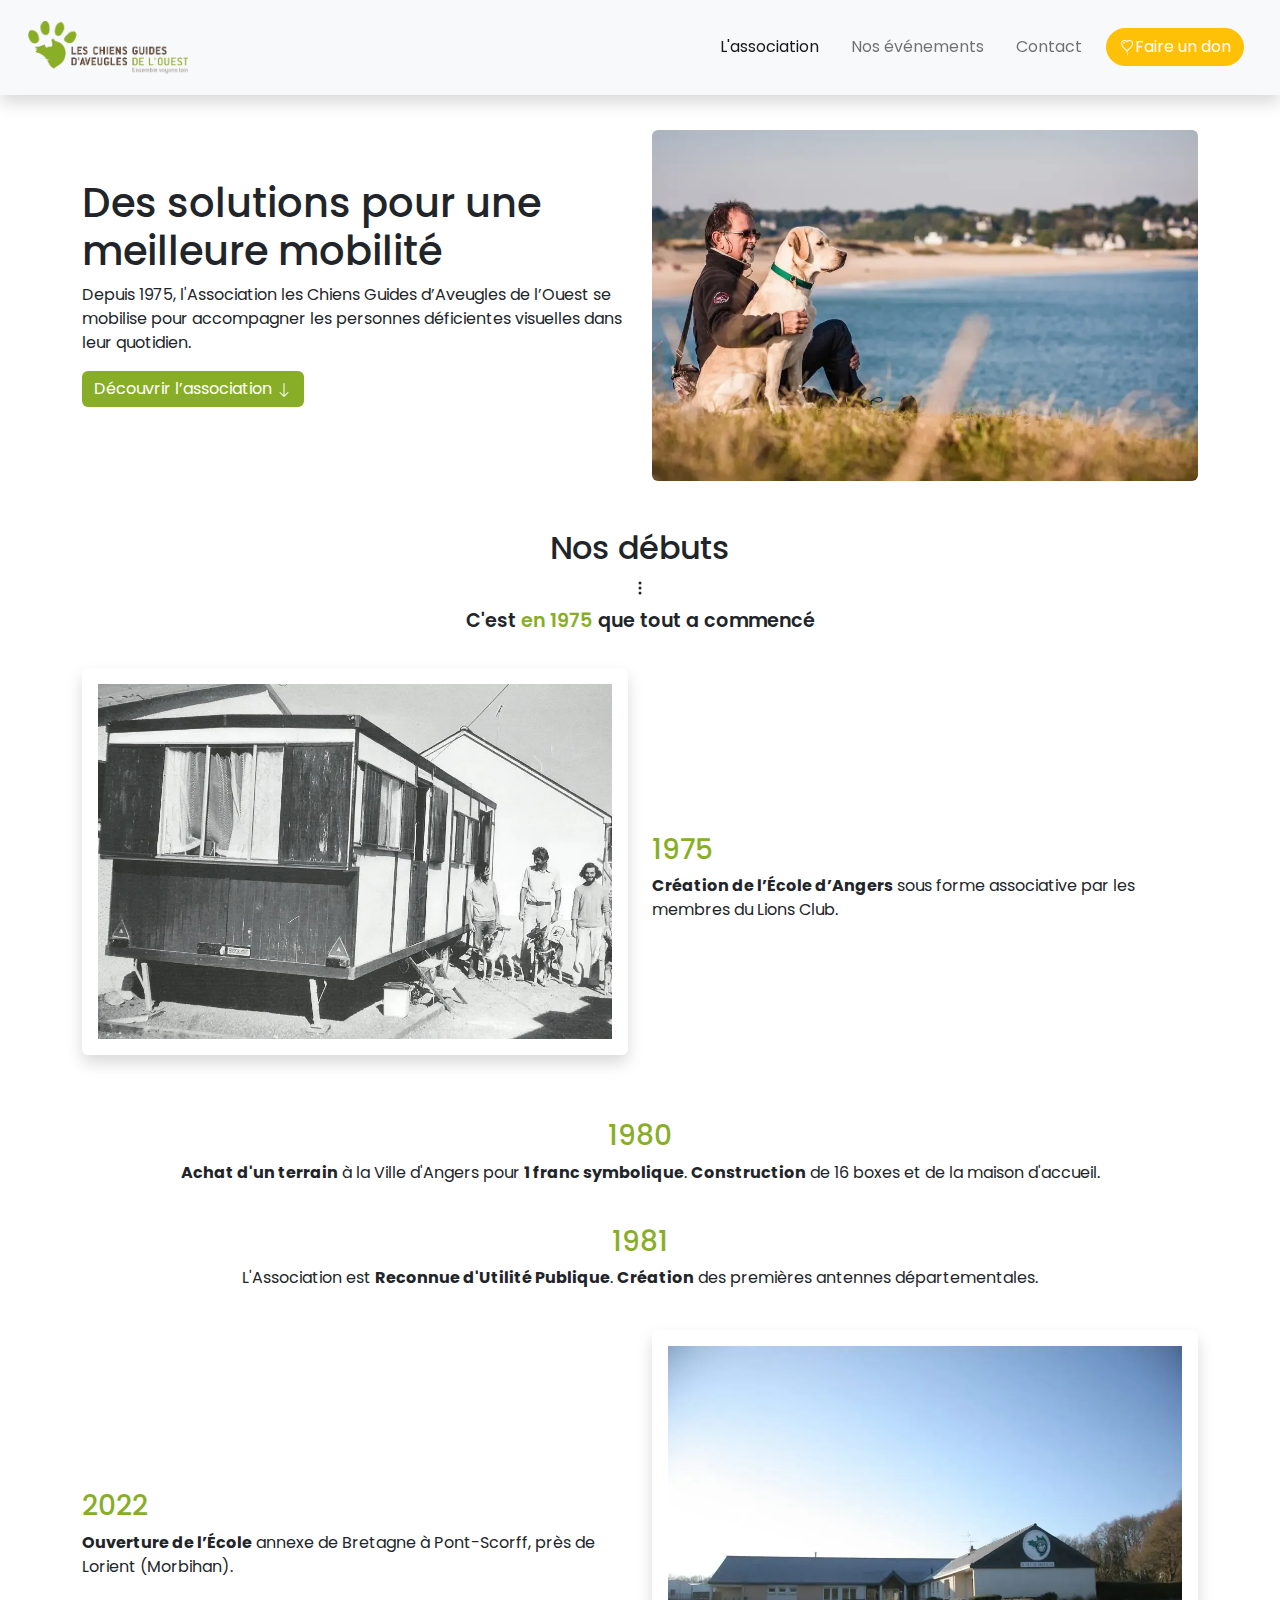
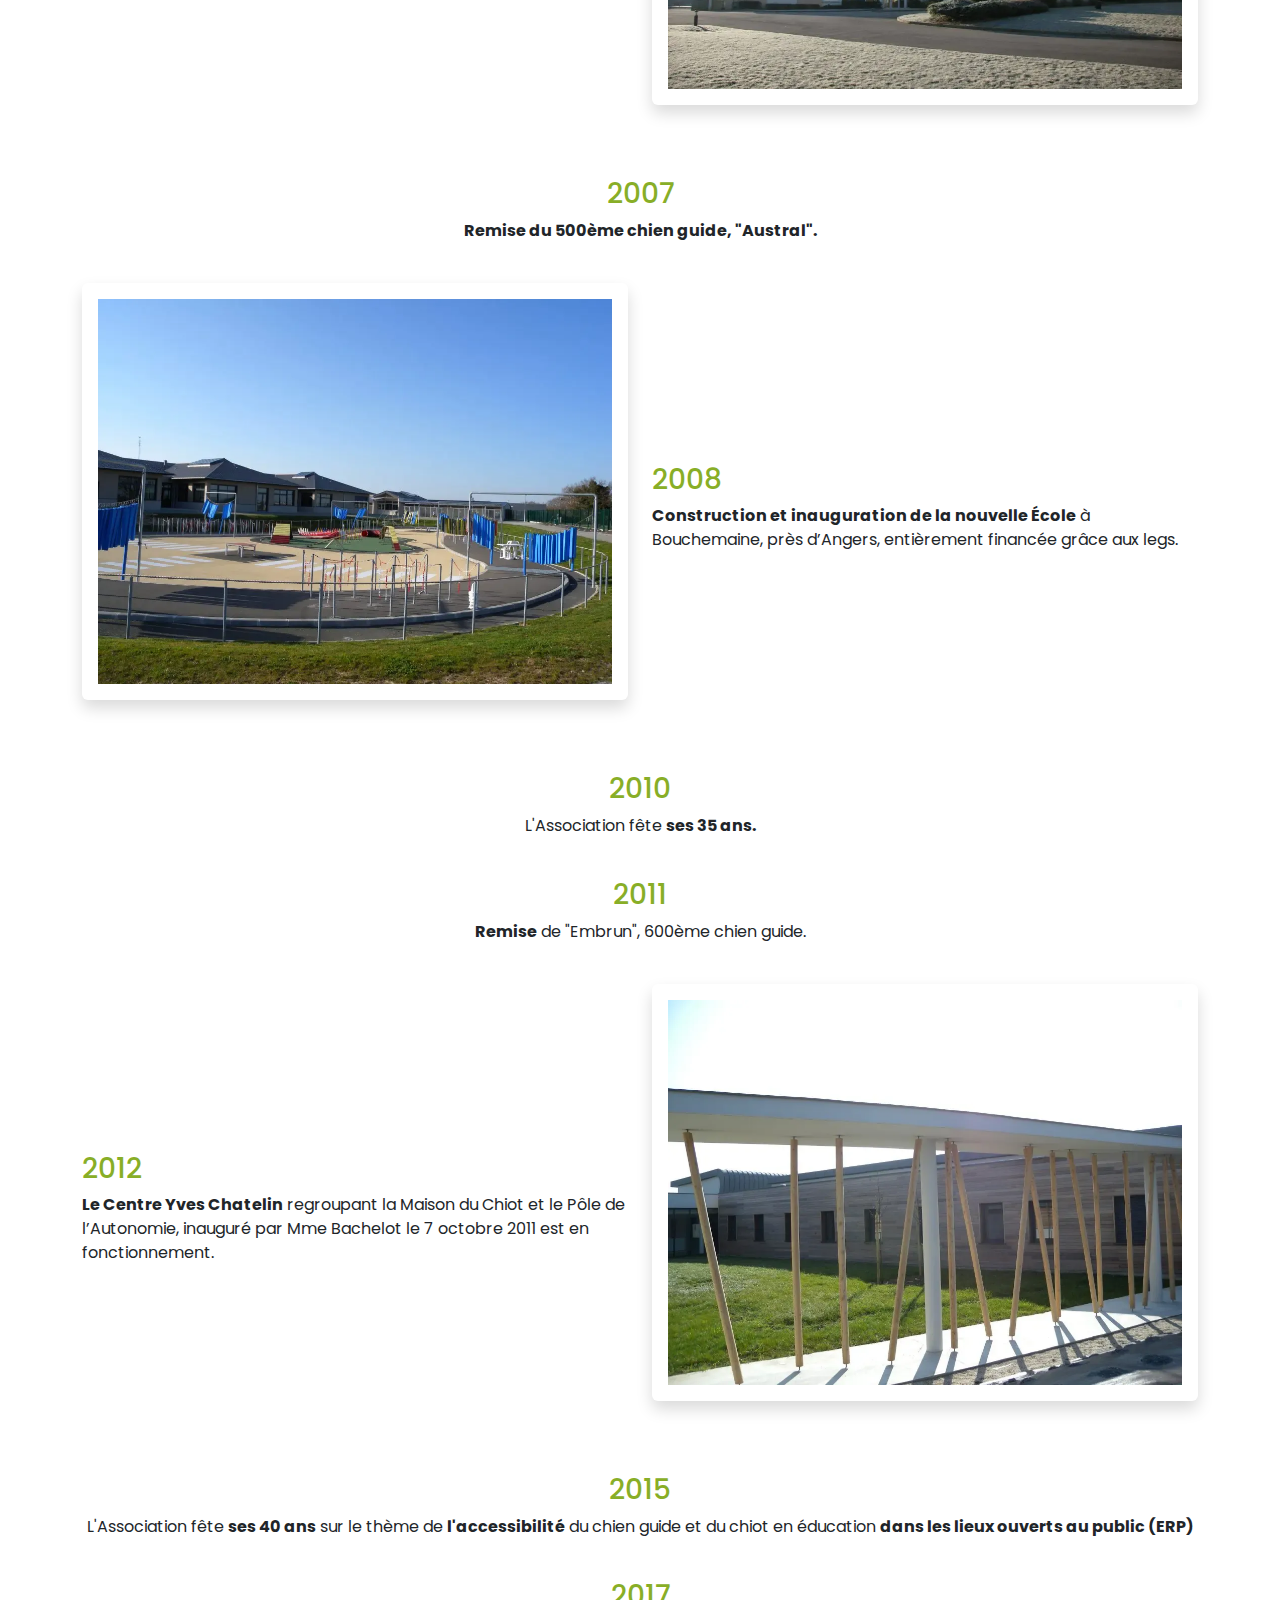
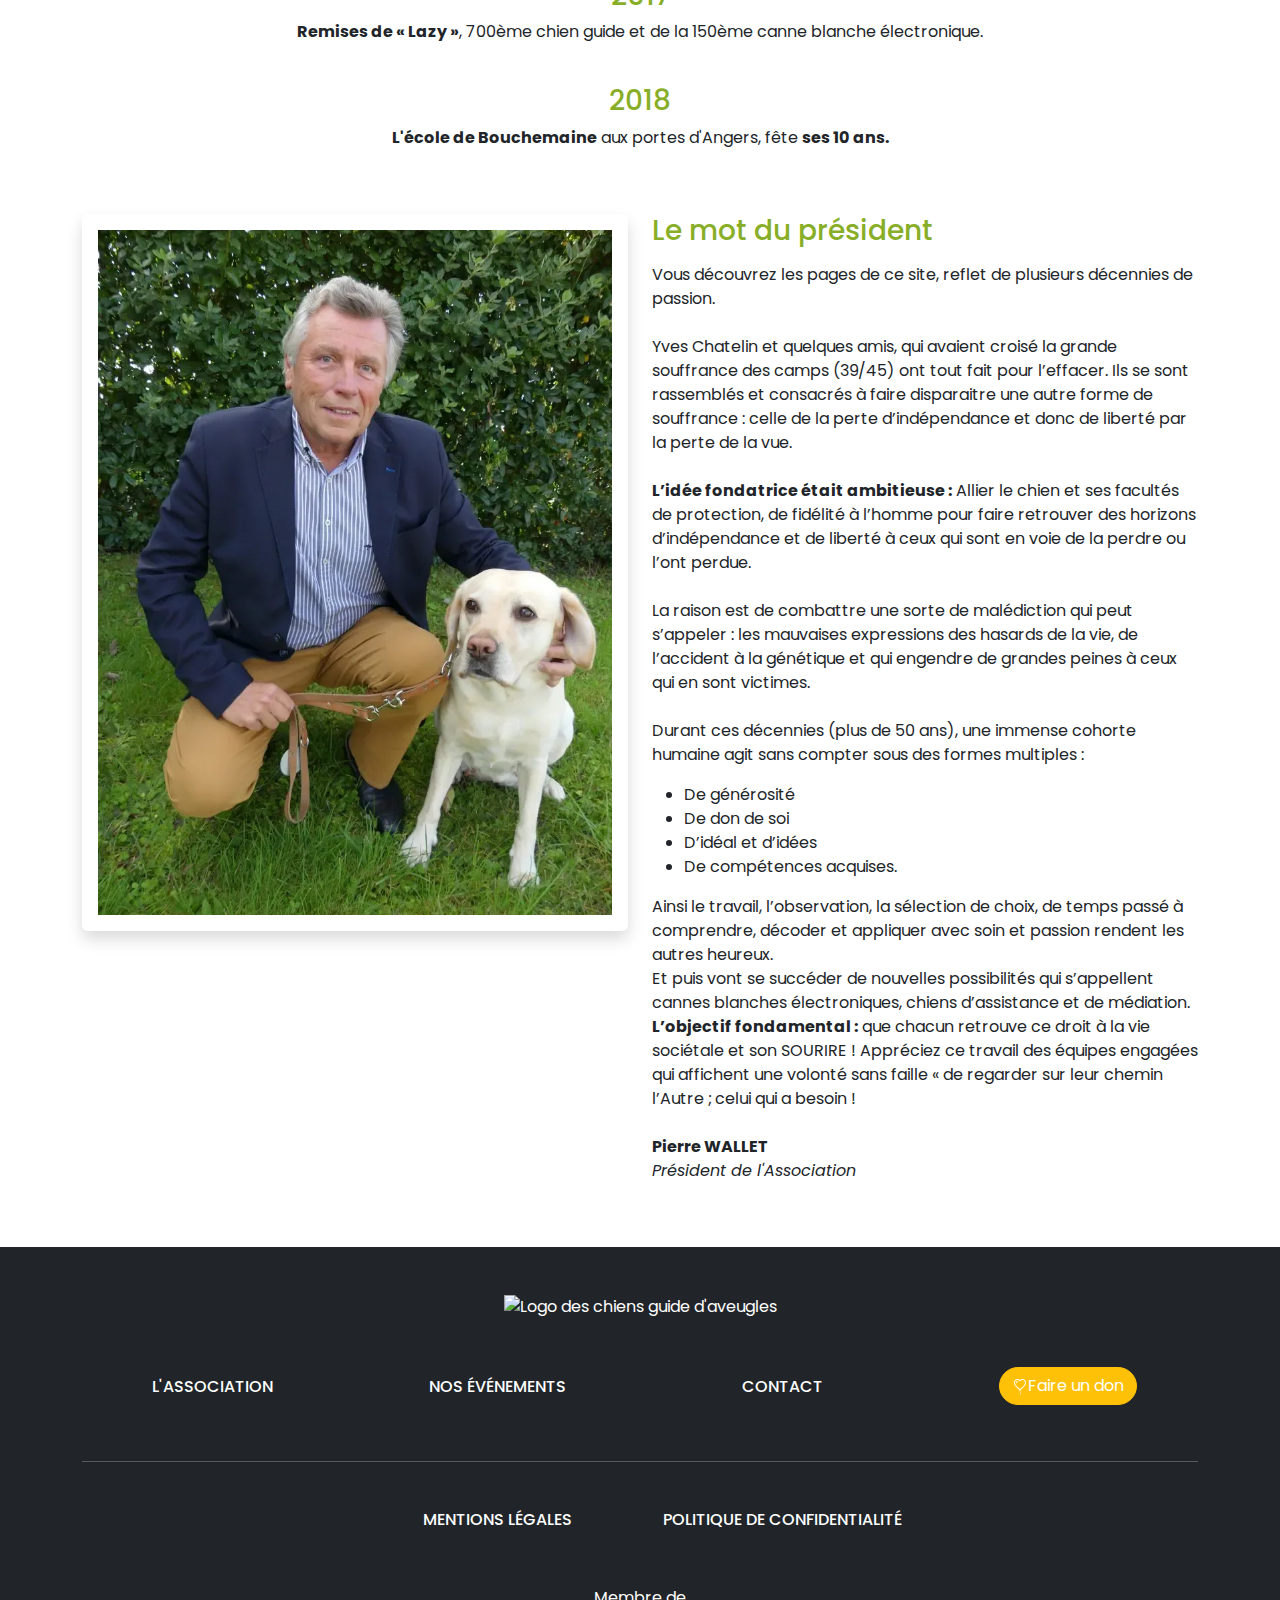
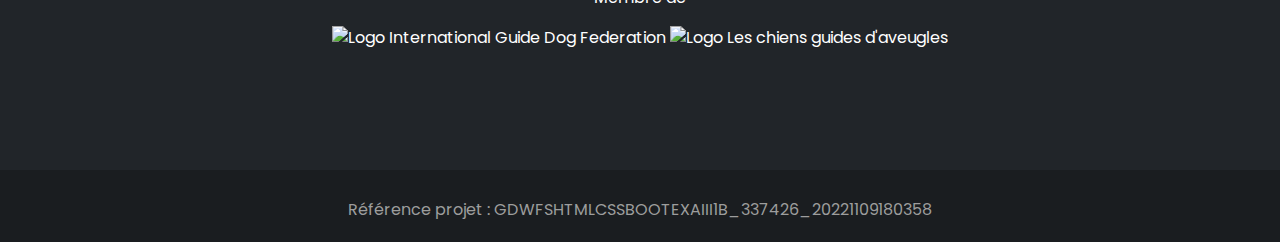
==== index.html @ 45f3ad98 "Added footer, home page finished" ====
<!DOCTYPE html>
<html lang="fr-FR">
    <head>
        <meta charset="UTF-8">
        <meta http-equiv="X-UA-Compatible" content="IE=edge">
        <meta name="viewport" content="width=device-width, initial-scale=1.0">
        <link rel="stylesheet" href="/styles.css">
        <link rel="stylesheet" href="/normalize.css">
        <link rel="stylesheet" href="/reponsive.css">
        <link rel="stylesheet" href="Bootstrap/bootstrap.min.css">
        <title>Les chiens guides de l'Ouest</title>
    </head>
    <body>
        <header>
            <nav class="navbar navbar-expand-lg shadow p-3 mb-4 fixed-top bg-light">
                <div class="container-fluid">
                    <a href="#" class="navbar-brand"><img src="/Images/webp/logo.png_resultat.webp" class="img-fluid" alt="Logo chiens guides d'aveugles de l'ouest"></a>
                    <button 
                        type="button"
                        class="navbar-toggler"
                        data-bs-toggle="collapse"
                        data-bs-target="#navbarNavDropdown"
                        aria-controls="navbarNavDropdown"
                        aria-expanded="false"
                        aria-label="Toggle navigation"
                        >
                            <svg xmlns="http://www.w3.org/2000/svg" width="16" height="16" fill="currentColor" class="bi bi-three-dots-vertical" viewBox="0 0 16 16">
                                <path d="M9.5 13a1.5 1.5 0 1 1-3 0 1.5 1.5 0 0 1 3 0zm0-5a1.5 1.5 0 1 1-3 0 1.5 1.5 0 0 1 3 0zm0-5a1.5 1.5 0 1 1-3 0 1.5 1.5 0 0 1 3 0z"/>
                            </svg>
                        </button>
                    <div class="collapse navbar-collapse justify-content-end" id="navbarNavDropdown">
                        <ul class="navbar-nav align-items-center">
                            <li class="nav-item px-2"><a href="#" class="nav-link active" aria-current="page">L'association</a></li>
                            <li class="nav-item px-2"><a href="#" class="nav-link">Nos événements</a></li>
                            <li class="nav-item px-2"><a href="#" class="nav-link">Contact</a></li>
                            <li class="nav-item px-2"><button class="btn btn-warning text-white rounded-pill"><svg xmlns="http://www.w3.org/2000/svg" width="16" height="16" fill="currentColor" class="bi bi-balloon-heart" viewBox="0 0 16 16">
                                <path fill-rule="evenodd" d="m8 2.42-.717-.737c-1.13-1.161-3.243-.777-4.01.72-.35.685-.451 1.707.236 3.062C4.16 6.753 5.52 8.32 8 10.042c2.479-1.723 3.839-3.29 4.491-4.577.687-1.355.587-2.377.236-3.061-.767-1.498-2.88-1.882-4.01-.721L8 2.42Zm-.49 8.5c-10.78-7.44-3-13.155.359-10.063.045.041.089.084.132.129.043-.045.087-.088.132-.129 3.36-3.092 11.137 2.624.357 10.063l.235.468a.25.25 0 1 1-.448.224l-.008-.017c.008.11.02.202.037.29.054.27.161.488.419 1.003.288.578.235 1.15.076 1.629-.157.469-.422.867-.588 1.115l-.004.007a.25.25 0 1 1-.416-.278c.168-.252.4-.6.533-1.003.133-.396.163-.824-.049-1.246l-.013-.028c-.24-.48-.38-.758-.448-1.102a3.177 3.177 0 0 1-.052-.45l-.04.08a.25.25 0 1 1-.447-.224l.235-.468ZM6.013 2.06c-.649-.18-1.483.083-1.85.798-.131.258-.245.689-.08 1.335.063.244.414.198.487-.043.21-.697.627-1.447 1.359-1.692.217-.073.304-.337.084-.398Z"/>
                            </svg>Faire un don</button></li>
                        </ul>
                    </div>
                </div>
            </nav>
        </header>

        <main>
            <div class="container mb-5">
                <div class="row align-items-center">
                    <div class="col-lg hero">
                        <h1>Des solutions pour une meilleure mobilité</h1>
                        <p>Depuis 1975, l'Association les Chiens Guides d’Aveugles de l’Ouest se mobilise pour accompagner les personnes déficientes visuelles dans leur quotidien.</p>
                        <button class="btn btn-primary border-0 mb-4" type="button">Découvrir l’association <svg xmlns="http://www.w3.org/2000/svg" width="16" height="16" fill="currentColor" class="bi bi-arrow-down" viewBox="0 0 16 16">
                            <path fill-rule="evenodd" d="M8 1a.5.5 0 0 1 .5.5v11.793l3.146-3.147a.5.5 0 0 1 .708.708l-4 4a.5.5 0 0 1-.708 0l-4-4a.5.5 0 0 1 .708-.708L7.5 13.293V1.5A.5.5 0 0 1 8 1z"/>
                          </svg>
                        </button>
                    </div>
                    <div class="col-lg">
                        <img src="/Images/webp/image1.webp" class="rounded img-fluid" alt="Photo d'un éducateur et d'un chien guide en formation">
                    </div>
                </div>
            </div>

            <div class="container chronologie">
                <div class="row mb-3">
                    <h2 class="text-center">Nos débuts</h2>
                    <span class="text-center">
                        <svg xmlns="http://www.w3.org/2000/svg" width="16" height="16" fill="currentColor" class="bi bi-three-dots-vertical" viewBox="0 0 16 16">
                            <path d="M9.5 13a1.5 1.5 0 1 1-3 0 1.5 1.5 0 0 1 3 0zm0-5a1.5 1.5 0 1 1-3 0 1.5 1.5 0 0 1 3 0zm0-5a1.5 1.5 0 1 1-3 0 1.5 1.5 0 0 1 3 0z"/>
                        </svg>
                    </span>
                    <p class="text-center mt-2 start-date">C'est <span class="green-text">en 1975</span> que tout a commencé</p>
                </div>

                <div class="row align-items-center mb-3">
                    <div class="col">
                        <a href="/Images/webp/premiere-ecole.webp" target="_blank"><img src="/Images/webp/premiere-ecole.webp" alt="Photo de la première école" class="rounded img-fluid shadow p-3 mb-5"></a>
                    </div>
                    <div class="col">
                        <h3 class="green-text">1975</h3>
                        <p><b>Création de l’École d’Angers</b> sous forme associative par les membres du Lions Club.</p>
                    </div>
                </div>

                <div class="row text-center mb-4">
                    <div class="col">
                        <h3 class="green-text">1980</h3>
                        <p><b>Achat d'un terrain</b> à la Ville d'Angers pour <b>1 franc symbolique</b>. <b>Construction</b> de 16 boxes et de la maison d'accueil.</p>
                    </div>
                </div>

                <div class="row text-center mb-4">
                    <div class="col">
                        <h3 class="green-text">1981</h3>
                        <p>L'Association est <b>Reconnue d'Utilité Publique</b>. <b>Création</b> des premières antennes départementales.</p>
                    </div>
                </div>

                <div class="row mb-4 align-items-center">
                    <div class="col">
                        <h3 class="green-text">2022</h3>
                        <p><b>Ouverture de l’École</b> annexe de Bretagne à Pont-Scorff, près de Lorient (Morbihan).</p>
                    </div>
                    <div class="col">
                        <a href="/Images/webp/ecole-bretagne.webp" target="_blank"><img src="/Images/webp/ecole-bretagne.webp" alt="Photo de l'école" class="rounded img-fluid shadow p-3 mb-5"></a>
                    </div>
                </div>

                <div class="row mb-4 text-center">
                    <div class="col">
                        <h3 class="green-text">2007</h3>
                        <p><b>Remise du 500ème chien guide, "Austral".</b></p>
                    </div>
                </div>

                <div class="row mb-4 align-items-center">
                    <div class="col">
                        <a href="/Images/webp/inauguration-ecole-bouchemaine.webp" target="_blank"><img src="/Images/webp/inauguration-ecole-bouchemaine.webp" alt="Photo de la nouvelle école à Bouchemaine" class="rounded img-fluid shadow p-3 mb-5"></a>
                    </div>
                    <div class="col">
                        <h3 class="green-text">2008</h3>
                        <p><b>Construction et inauguration de la nouvelle École</b> à Bouchemaine, près d’Angers, entièrement financée grâce aux legs.</p>
                    </div>
                </div>

                <div class="row mb-4 text-center">
                    <div class="col">
                        <h3 class="green-text">2010</h3>
                        <p>L'Association fête <b>ses 35 ans.</b></p>
                    </div>
                </div>

                <div class="row mb-4 text-center">
                    <div class="col">
                        <h3 class="green-text">2011</h3>
                        <p><b>Remise</b> de "Embrun", 600ème chien guide.</p>
                    </div>
                </div>

                <div class="row mb-4 align-items-center">
                    <div class="col">
                        <h3 class="green-text">2012</h3>
                        <p><b>Le Centre Yves Chatelin</b> regroupant la Maison du Chiot et le Pôle de l’Autonomie, inauguré par Mme Bachelot le 7 octobre 2011 est en fonctionnement.</p>
                    </div>
                    <div class="col">
                        <a href="/Images/webp/maison-du-chiot.webp" target="_blank"><img src="/Images/webp/maison-du-chiot.webp" alt="Photo de la maison du chiot" class="rounded img-fluid shadow p-3 mb-5"></a>
                    </div>
                </div>

                <div class="row mb-4 text-center">
                    <div class="col">
                        <h3 class="green-text">2015</h3>
                        <p>L'Association fête <b>ses 40 ans</b> sur le thème de <b>l'accessibilité</b> du chien guide et du chiot en éducation <b>dans les lieux ouverts au public (ERP)</b></p>
                    </div>
                </div>

                <div class="row mb-4 text-center">
                    <div class="col">
                        <h3 class="green-text">2017</h3>
                        <p><b>Remises de « Lazy »</b>, 700ème chien guide et de la 150ème canne blanche électronique.</p>
                    </div>
                </div>

                <div class="row mb-4 text-center">
                    <div class="col">
                        <h3 class="green-text">2018</h3>
                        <p><b>L'école de Bouchemaine</b> aux portes d'Angers, fête <b>ses 10 ans.</b></p>
                    </div>
                </div>
            </div>

            <div class="container president mt-5">
                <div class="row">
                    <div class="col-lg">
                        <img src="/Images/webp/President-Pierre-Wallet.webp" alt="Photo du président de l'association" class="rounded img-fluid shadow p-3 mb-5">
                    </div>
                    <div class="col-lg">
                        <h3 class="green-text mb-3">Le mot du président</h3>
                        <p>Vous découvrez les pages de ce site, reflet de plusieurs décennies de passion.<br><br>
                            Yves Chatelin et quelques amis, qui avaient croisé la grande souffrance des camps (39/45) ont tout fait pour l’effacer. Ils se sont rassemblés et consacrés à faire disparaitre une autre forme de souffrance : celle de la perte d’indépendance et donc de liberté par la perte de la vue.<br><br>
                            <b>L’idée fondatrice était ambitieuse :</b> Allier le chien et ses facultés de protection, de fidélité à l’homme pour faire retrouver des horizons d’indépendance et de liberté à ceux qui sont en voie de la perdre ou l’ont perdue.<br><br>La raison est de combattre une sorte de malédiction qui peut s’appeler 
                            : les mauvaises expressions des hasards de la vie, de l’accident à la génétique et qui engendre de grandes peines à ceux qui en sont victimes.<br><br>Durant ces décennies (plus de 50 ans), une immense cohorte humaine agit sans compter sous des formes multiples :<br></p>
                            
                            <ul>
                                <li>De générosité</li>
                                <li>De don de soi</li>
                                <li>D’idéal et d’idées</li>
                                <li>De compétences acquises.</li>
                            </ul>

                            <p>Ainsi le travail, 
                            l’observation, la sélection de choix, de temps passé à comprendre, décoder et appliquer avec soin et passion rendent les autres heureux.<br>Et puis vont se succéder de nouvelles possibilités qui s’appellent cannes blanches électroniques, chiens d’assistance et de médiation.<br><b>L’objectif fondamental :</b> que chacun retrouve ce droit à la vie sociétale et son SOURIRE ! 
                            Appréciez ce travail des équipes engagées qui affichent une volonté sans faille
                             « de regarder sur leur chemin l’Autre ; celui qui a besoin !<br><br>
                             <b>Pierre WALLET</b><br>
                             <span><i>Président de l'Association</i></span>
                            </p>
                    </div>
                </div>
            </div>
        </main>

        <footer class="text-center text-white bg-dark mt-5">
            <div class="container">
                <div class="footer-brand">
                    <img src="images/webp/logo-rounded.webp" alt="Logo des chiens guide d'aveugles" class="mt-5 img-fluid">
                </div>
                
              <div class="footer-menu">
                    <div class="row text-center justify-content-center pt-5 align-items-center footer">
                        <div class="col-md-3">
                            <h6 class="text-uppercase font-weight-bold">
                                <a href="#!" class="text-white">L'association</a>
                            </h6>
                        </div>
        
                        <div class="col-md-3">
                            <h6 class="text-uppercase">
                                <a href="#!" class="text-white">Nos événements</a>
                            </h6>
                        </div>
        
                        <div class="col-md-3">
                            <h6 class="text-uppercase">
                                <a href="#!" class="text-white">Contact</a>
                            </h6>
                        </div>
        
                        <div class="col-md-3">
                            <h6 class="text-uppercase">
                                <button class="btn btn-warning text-white rounded-pill"><svg xmlns="http://www.w3.org/2000/svg" width="16" height="16" fill="currentColor" class="bi bi-balloon-heart" viewBox="0 0 16 16">
                                    <path fill-rule="evenodd" d="m8 2.42-.717-.737c-1.13-1.161-3.243-.777-4.01.72-.35.685-.451 1.707.236 3.062C4.16 6.753 5.52 8.32 8 10.042c2.479-1.723 3.839-3.29 4.491-4.577.687-1.355.587-2.377.236-3.061-.767-1.498-2.88-1.882-4.01-.721L8 2.42Zm-.49 8.5c-10.78-7.44-3-13.155.359-10.063.045.041.089.084.132.129.043-.045.087-.088.132-.129 3.36-3.092 11.137 2.624.357 10.063l.235.468a.25.25 0 1 1-.448.224l-.008-.017c.008.11.02.202.037.29.054.27.161.488.419 1.003.288.578.235 1.15.076 1.629-.157.469-.422.867-.588 1.115l-.004.007a.25.25 0 1 1-.416-.278c.168-.252.4-.6.533-1.003.133-.396.163-.824-.049-1.246l-.013-.028c-.24-.48-.38-.758-.448-1.102a3.177 3.177 0 0 1-.052-.45l-.04.08a.25.25 0 1 1-.447-.224l.235-.468ZM6.013 2.06c-.649-.18-1.483.083-1.85.798-.131.258-.245.689-.08 1.335.063.244.414.198.487-.043.21-.697.627-1.447 1.359-1.692.217-.073.304-.337.084-.398Z"/>
                                </svg>Faire un don</button>
                            </h6>
                        </div>
                    </div>
                </div>
        
                <hr class="my-5" />

                <div class="mt-0">
                    <div class="row text-center justify-content-center pb-5 align-items-center footer">
                        <div class="col-md-3">
                            <h6 class="text-uppercase font-weight-bold">
                                <a href="#!" class="text-white">Mentions légales</a>
                            </h6>
                        </div>
        
                        <div class="col-md-3">
                            <h6 class="text-uppercase">
                                <a href="#!" class="text-white">Politique de confidentialité</a>
                            </h6>
                        </div>
                        
                    </div>
                </div>
        
                <div class="mb-5">
                    <div class="row justify-content-center">
                        <div class="col-lg-8">
                            <p>Membre de</p>
                            <img src="images/webp/logo-footer-IGF.webp" alt="Logo International Guide Dog Federation" class="img-fluid">
                            <img src="images/webp/logo-footer-chiens-guides-daveugles.webp" alt="Logo Les chiens guides d'aveugles" class="img-fluid">
                        </div>
                    </div>
                </div>

                <div class="text-center mb-5">
                    <a href="" class="text-white me-4">
                        <i class="fab fa-facebook-f"></i>
                    </a>
                    <a href="" class="text-white me-4">
                        <i class="fab fa-twitter"></i>
                    </a>
                    <a href="" class="text-white me-4">
                        <i class="fab fa-google"></i>
                    </a>
                    <a href="" class="text-white me-4">
                        <i class="fab fa-instagram"></i>
                    </a>
                    <a href="" class="text-white me-4">
                        <i class="fab fa-linkedin"></i>
                    </a>
                    <a href="" class="text-white me-4">
                        <i class="fab fa-github"></i>
                    </a>
                </div>
            </div>
        
            <div class="text-center p-1" style="background-color: rgba(0, 0, 0, 0.2)">
              <p class="mt-4" style="color: #9D9D9D;">Référence projet : GDWFSHTMLCSSBOOTEXAIII1B_337426_20221109180358</p>
            </div>
        </footer>







        <script src="/Bootstrap/bootstrap.min.js"></script>
    </body>
</html>
---- styles.css ----
/* Navbar + hero */
.navbar-brand img {
    width: 8em;
}
.navbar-nav li {
    font-family: 'Poppins';
}
.hero {
    font-family: 'Poppins';
}

/* CHRONOLOGIE */
.chronologie {
    font-family: 'Poppins';
}
.start-date {
    font-weight: 600;
    font-size: 1.2em;
}

/* PRESIDENT */
.president {
    font-family: 'Poppins';
}

/* FOOTER */
footer {
    font-family: 'Poppins';
}
.footer div h6 a {
    text-decoration: none;
}
.footer-brand img {
    width: 10em;
}
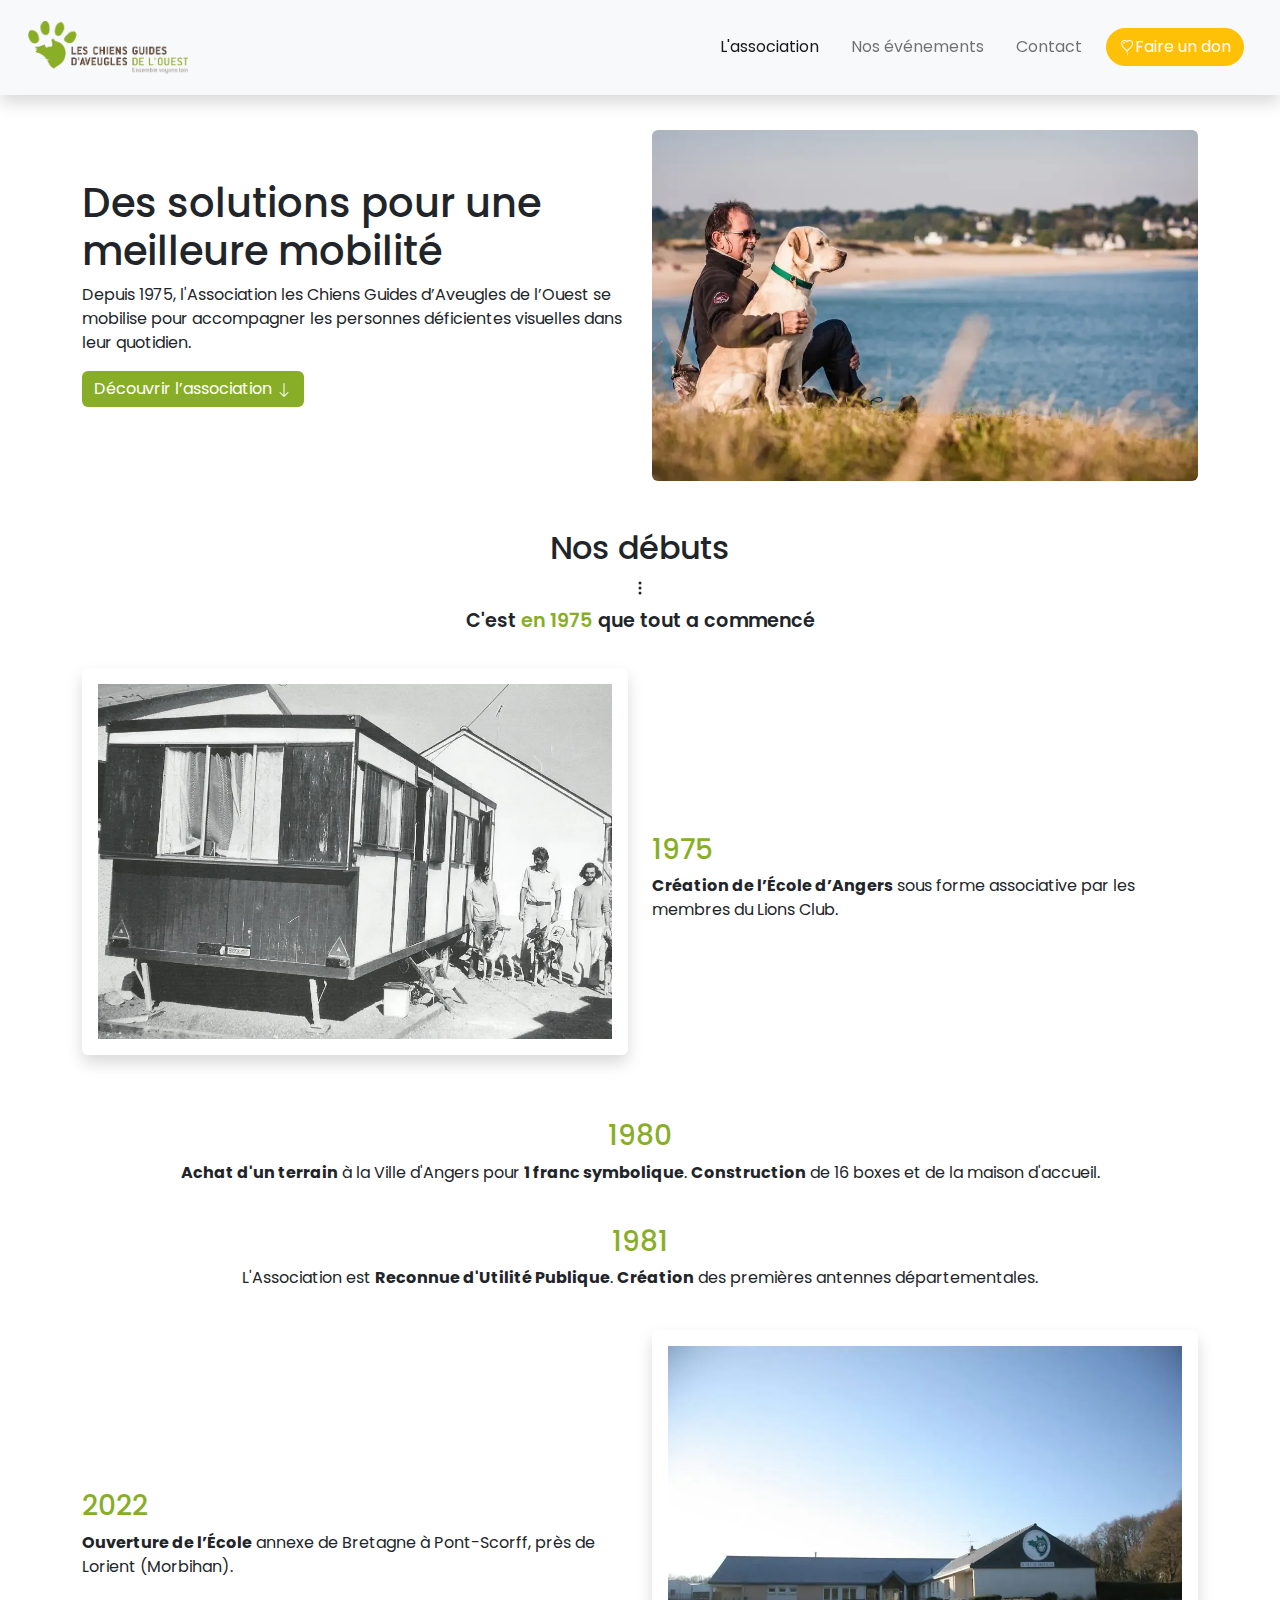
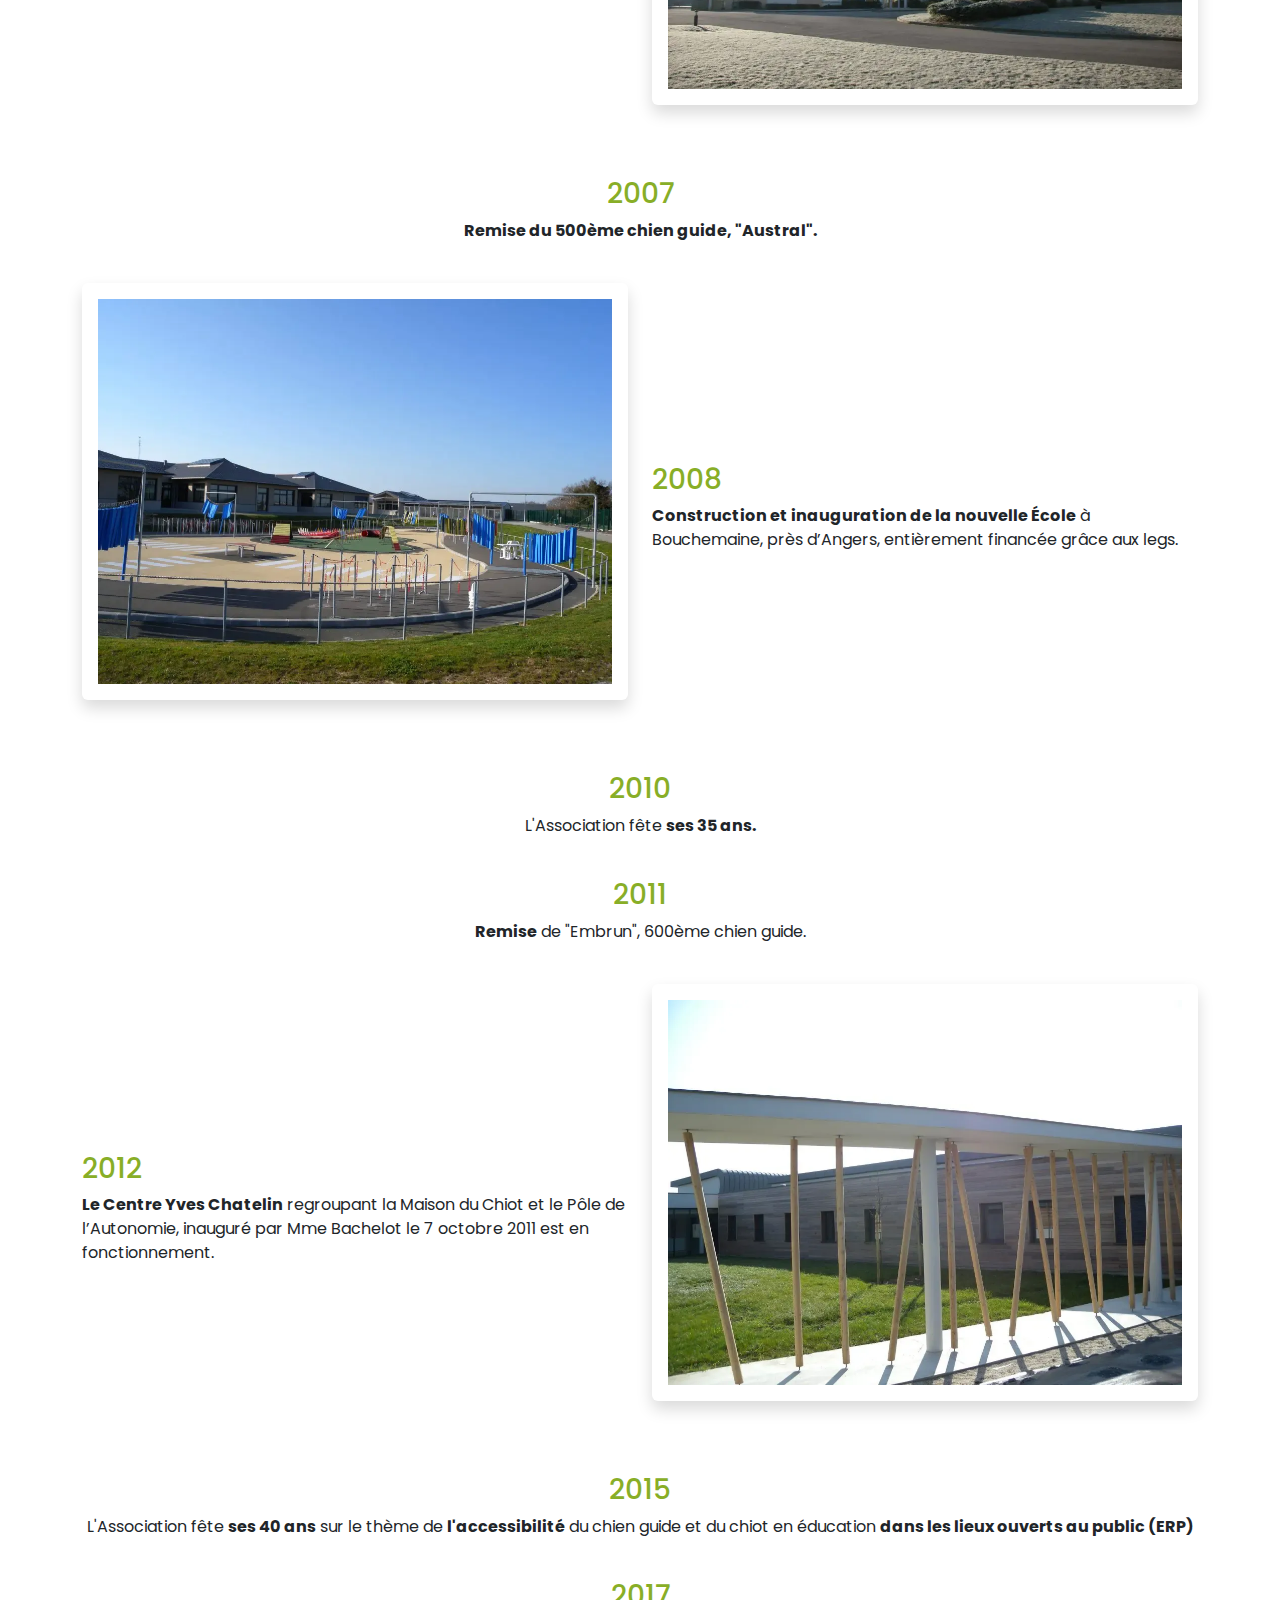
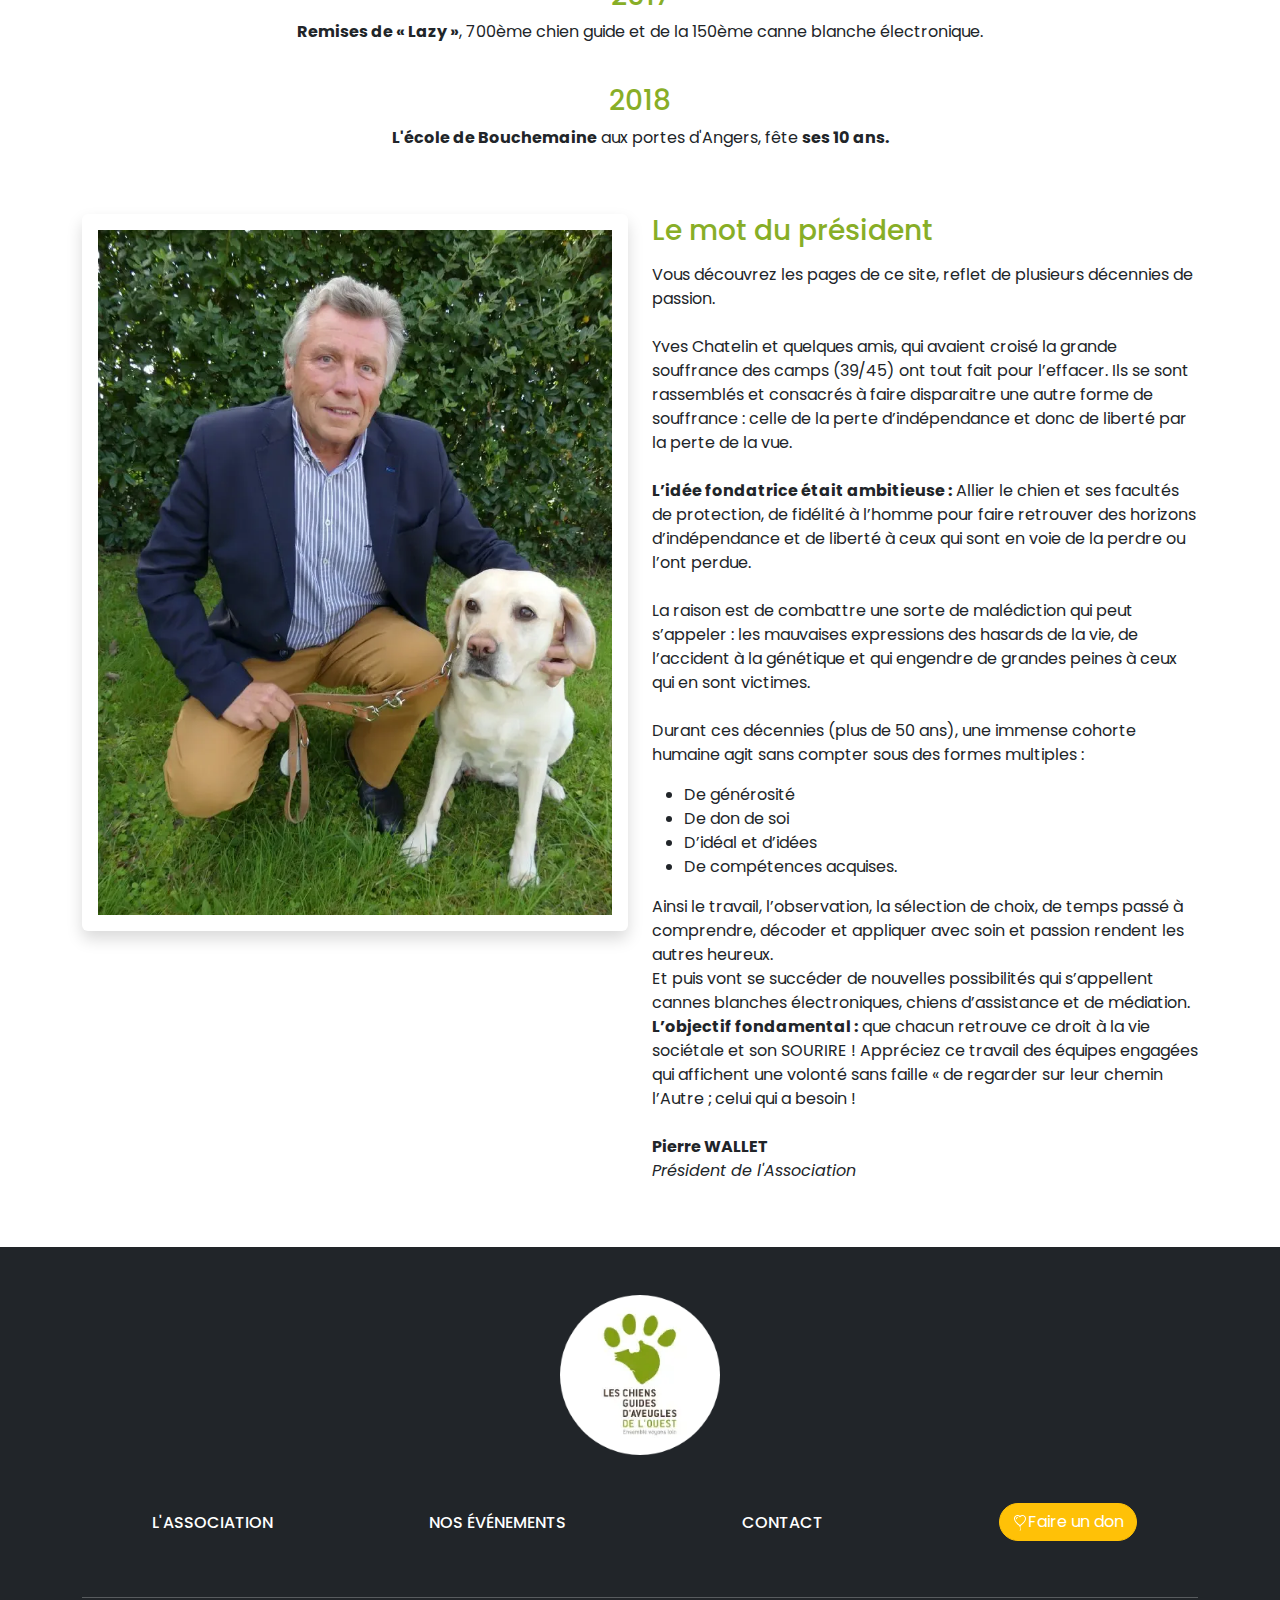
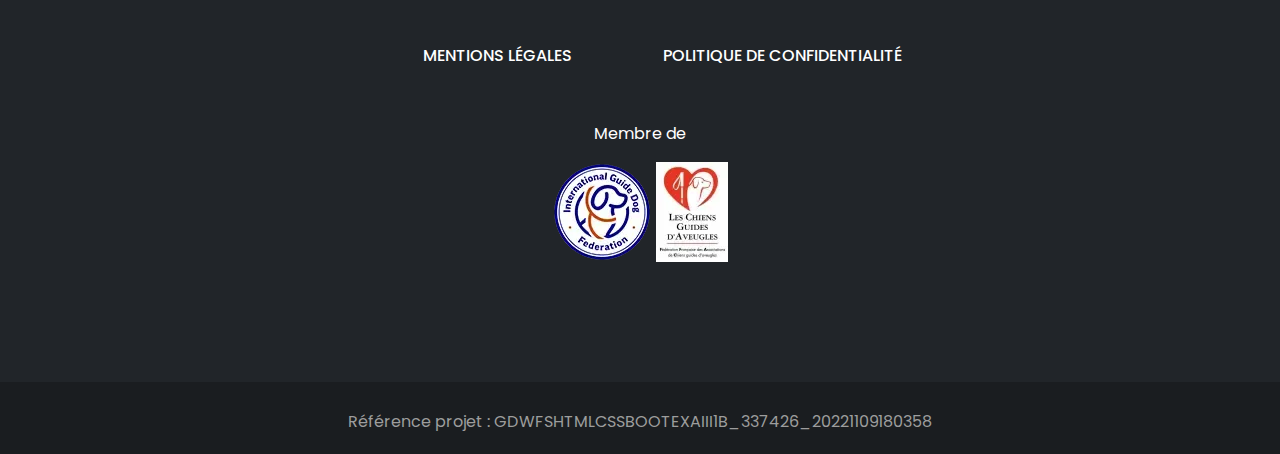
==== commit 16151416: "image bug fix" ====
--- a/index.html
+++ b/index.html
@@ -4,9 +4,9 @@
         <meta charset="UTF-8">
         <meta http-equiv="X-UA-Compatible" content="IE=edge">
         <meta name="viewport" content="width=device-width, initial-scale=1.0">
-        <link rel="stylesheet" href="/styles.css">
-        <link rel="stylesheet" href="/normalize.css">
-        <link rel="stylesheet" href="/reponsive.css">
+        <link rel="stylesheet" href="styles.css">
+        <link rel="stylesheet" href="normalize.css">
+        <link rel="stylesheet" href="reponsive.css">
         <link rel="stylesheet" href="Bootstrap/bootstrap.min.css">
         <title>Les chiens guides de l'Ouest</title>
     </head>
@@ -14,7 +14,7 @@
         <header>
             <nav class="navbar navbar-expand-lg shadow p-3 mb-4 fixed-top bg-light">
                 <div class="container-fluid">
-                    <a href="#" class="navbar-brand"><img src="/Images/webp/logo.png_resultat.webp" class="img-fluid" alt="Logo chiens guides d'aveugles de l'ouest"></a>
+                    <a href="#" class="navbar-brand"><img src="Images/webp/logo.png_resultat.webp" class="img-fluid" alt="Logo chiens guides d'aveugles de l'ouest"></a>
                     <button 
                         type="button"
                         class="navbar-toggler"
@@ -54,7 +54,7 @@
                         </button>
                     </div>
                     <div class="col-lg">
-                        <img src="/Images/webp/image1.webp" class="rounded img-fluid" alt="Photo d'un éducateur et d'un chien guide en formation">
+                        <img src="Images/webp/image1.webp" class="rounded img-fluid" alt="Photo d'un éducateur et d'un chien guide en formation">
                     </div>
                 </div>
             </div>
@@ -72,7 +72,7 @@
 
                 <div class="row align-items-center mb-3">
                     <div class="col">
-                        <a href="/Images/webp/premiere-ecole.webp" target="_blank"><img src="/Images/webp/premiere-ecole.webp" alt="Photo de la première école" class="rounded img-fluid shadow p-3 mb-5"></a>
+                        <a href="Images/webp/premiere-ecole.webp" target="_blank"><img src="Images/webp/premiere-ecole.webp" alt="Photo de la première école" class="rounded img-fluid shadow p-3 mb-5"></a>
                     </div>
                     <div class="col">
                         <h3 class="green-text">1975</h3>
@@ -100,7 +100,7 @@
                         <p><b>Ouverture de l’École</b> annexe de Bretagne à Pont-Scorff, près de Lorient (Morbihan).</p>
                     </div>
                     <div class="col">
-                        <a href="/Images/webp/ecole-bretagne.webp" target="_blank"><img src="/Images/webp/ecole-bretagne.webp" alt="Photo de l'école" class="rounded img-fluid shadow p-3 mb-5"></a>
+                        <a href="Images/webp/ecole-bretagne.webp" target="_blank"><img src="Images/webp/ecole-bretagne.webp" alt="Photo de l'école" class="rounded img-fluid shadow p-3 mb-5"></a>
                     </div>
                 </div>
 
@@ -113,7 +113,7 @@
 
                 <div class="row mb-4 align-items-center">
                     <div class="col">
-                        <a href="/Images/webp/inauguration-ecole-bouchemaine.webp" target="_blank"><img src="/Images/webp/inauguration-ecole-bouchemaine.webp" alt="Photo de la nouvelle école à Bouchemaine" class="rounded img-fluid shadow p-3 mb-5"></a>
+                        <a href="Images/webp/inauguration-ecole-bouchemaine.webp" target="_blank"><img src="Images/webp/inauguration-ecole-bouchemaine.webp" alt="Photo de la nouvelle école à Bouchemaine" class="rounded img-fluid shadow p-3 mb-5"></a>
                     </div>
                     <div class="col">
                         <h3 class="green-text">2008</h3>
@@ -141,7 +141,7 @@
                         <p><b>Le Centre Yves Chatelin</b> regroupant la Maison du Chiot et le Pôle de l’Autonomie, inauguré par Mme Bachelot le 7 octobre 2011 est en fonctionnement.</p>
                     </div>
                     <div class="col">
-                        <a href="/Images/webp/maison-du-chiot.webp" target="_blank"><img src="/Images/webp/maison-du-chiot.webp" alt="Photo de la maison du chiot" class="rounded img-fluid shadow p-3 mb-5"></a>
+                        <a href="Images/webp/maison-du-chiot.webp" target="_blank"><img src="Images/webp/maison-du-chiot.webp" alt="Photo de la maison du chiot" class="rounded img-fluid shadow p-3 mb-5"></a>
                     </div>
                 </div>
 
@@ -170,7 +170,7 @@
             <div class="container president mt-5">
                 <div class="row">
                     <div class="col-lg">
-                        <img src="/Images/webp/President-Pierre-Wallet.webp" alt="Photo du président de l'association" class="rounded img-fluid shadow p-3 mb-5">
+                        <img src="Images/webp/President-Pierre-Wallet.webp" alt="Photo du président de l'association" class="rounded img-fluid shadow p-3 mb-5">
                     </div>
                     <div class="col-lg">
                         <h3 class="green-text mb-3">Le mot du président</h3>
@@ -201,7 +201,7 @@
         <footer class="text-center text-white bg-dark mt-5">
             <div class="container">
                 <div class="footer-brand">
-                    <img src="images/webp/logo-rounded.webp" alt="Logo des chiens guide d'aveugles" class="mt-5 img-fluid">
+                    <img src="Images/webp/logo-rounded.webp" alt="Logo des chiens guide d'aveugles" class="mt-5 img-fluid">
                 </div>
                 
               <div class="footer-menu">
@@ -257,8 +257,8 @@
                     <div class="row justify-content-center">
                         <div class="col-lg-8">
                             <p>Membre de</p>
-                            <img src="images/webp/logo-footer-IGF.webp" alt="Logo International Guide Dog Federation" class="img-fluid">
-                            <img src="images/webp/logo-footer-chiens-guides-daveugles.webp" alt="Logo Les chiens guides d'aveugles" class="img-fluid">
+                            <img src="Images/webp/logo-footer-IGF.webp" alt="Logo International Guide Dog Federation" class="img-fluid">
+                            <img src="Images/webp/logo-footer-chiens-guides-daveugles.webp" alt="Logo Les chiens guides d'aveugles" class="img-fluid">
                         </div>
                     </div>
                 </div>
@@ -296,6 +296,6 @@
 
 
 
-        <script src="/Bootstrap/bootstrap.min.js"></script>
+        <script src="Bootstrap/bootstrap.min.js"></script>
     </body>
 </html>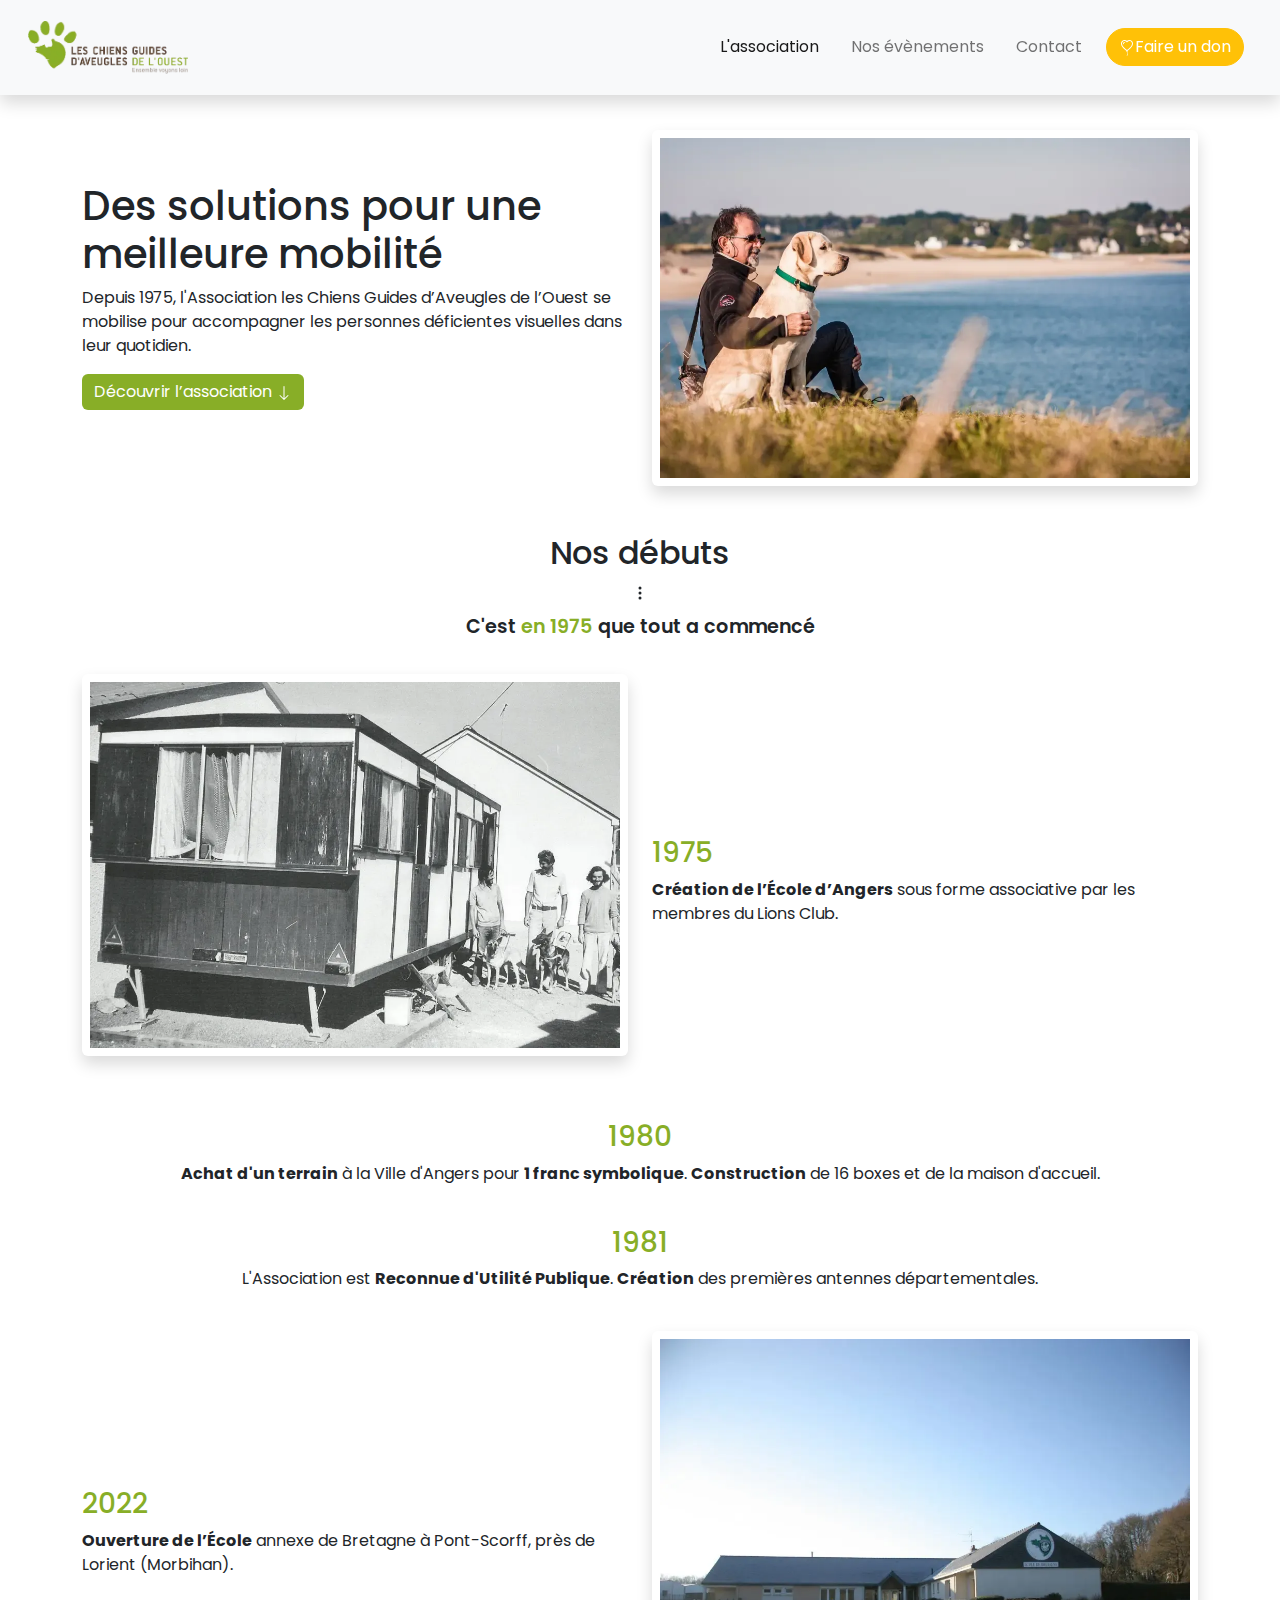
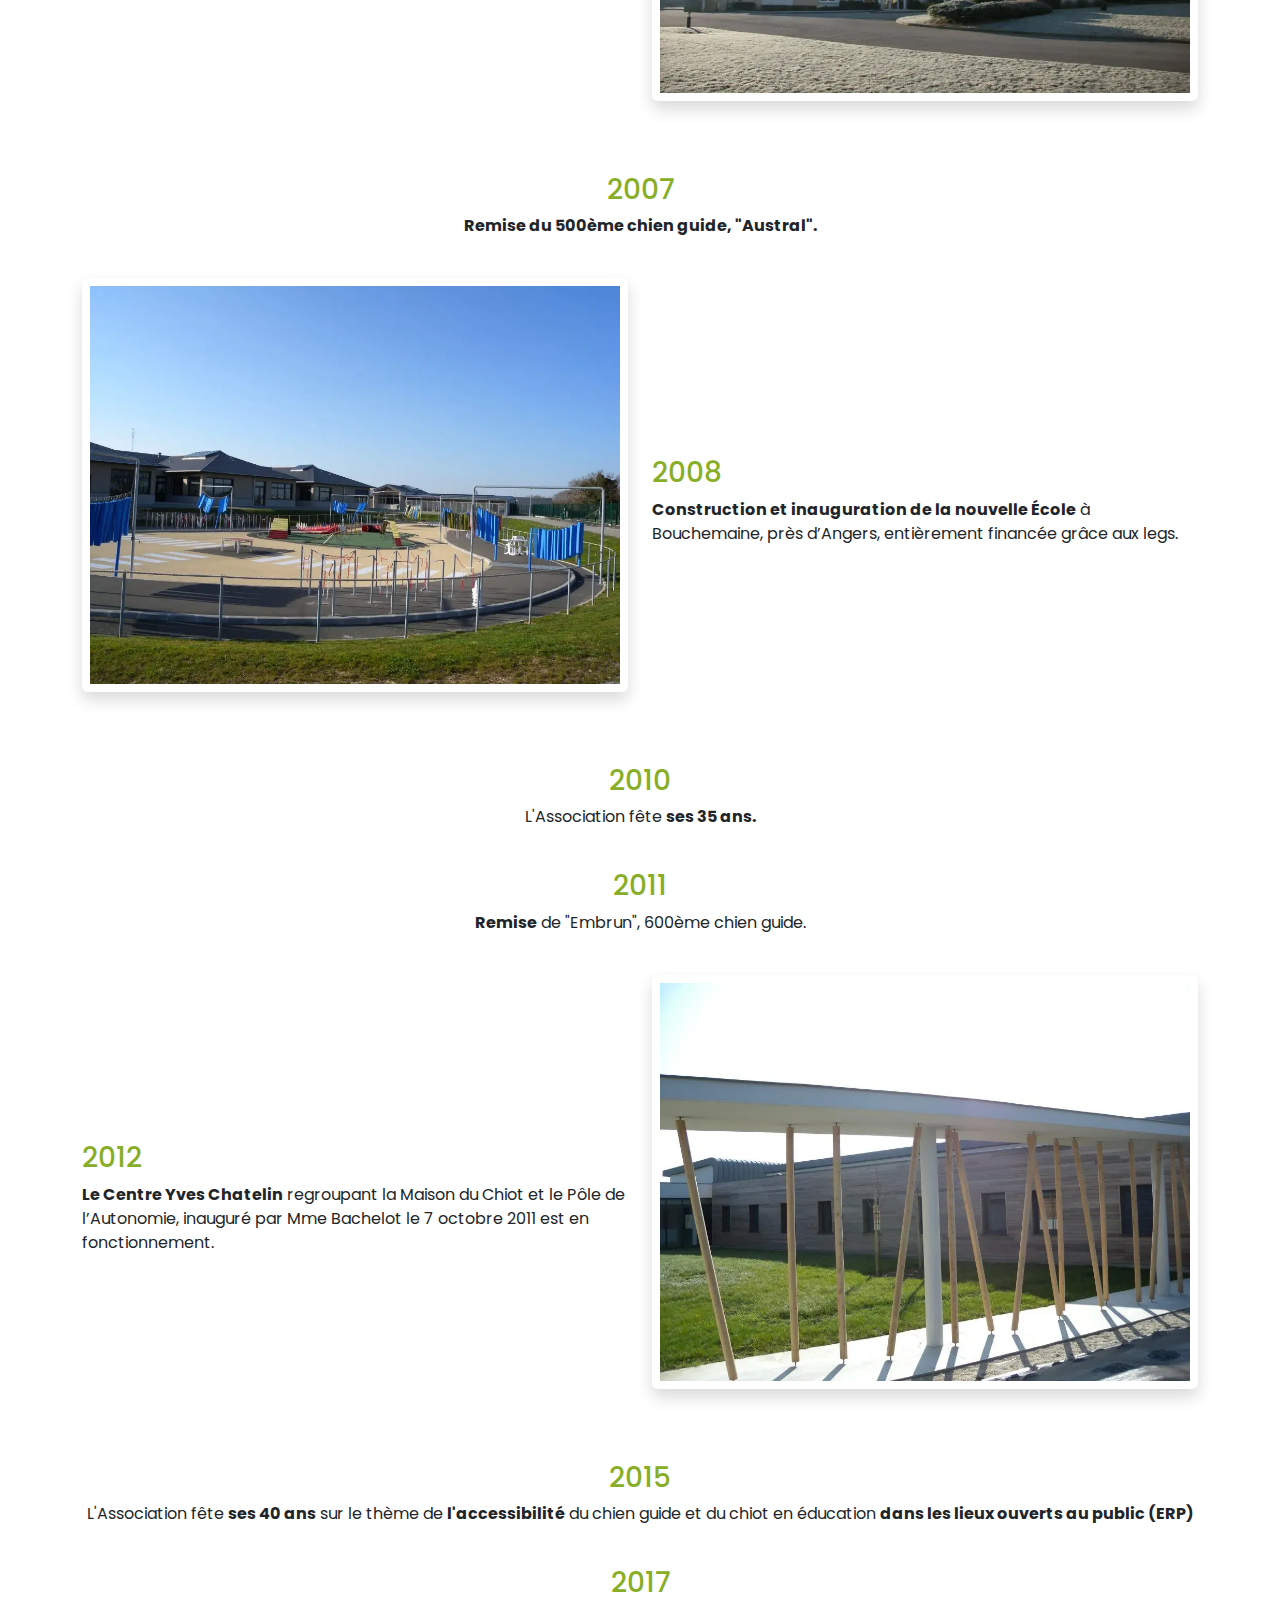
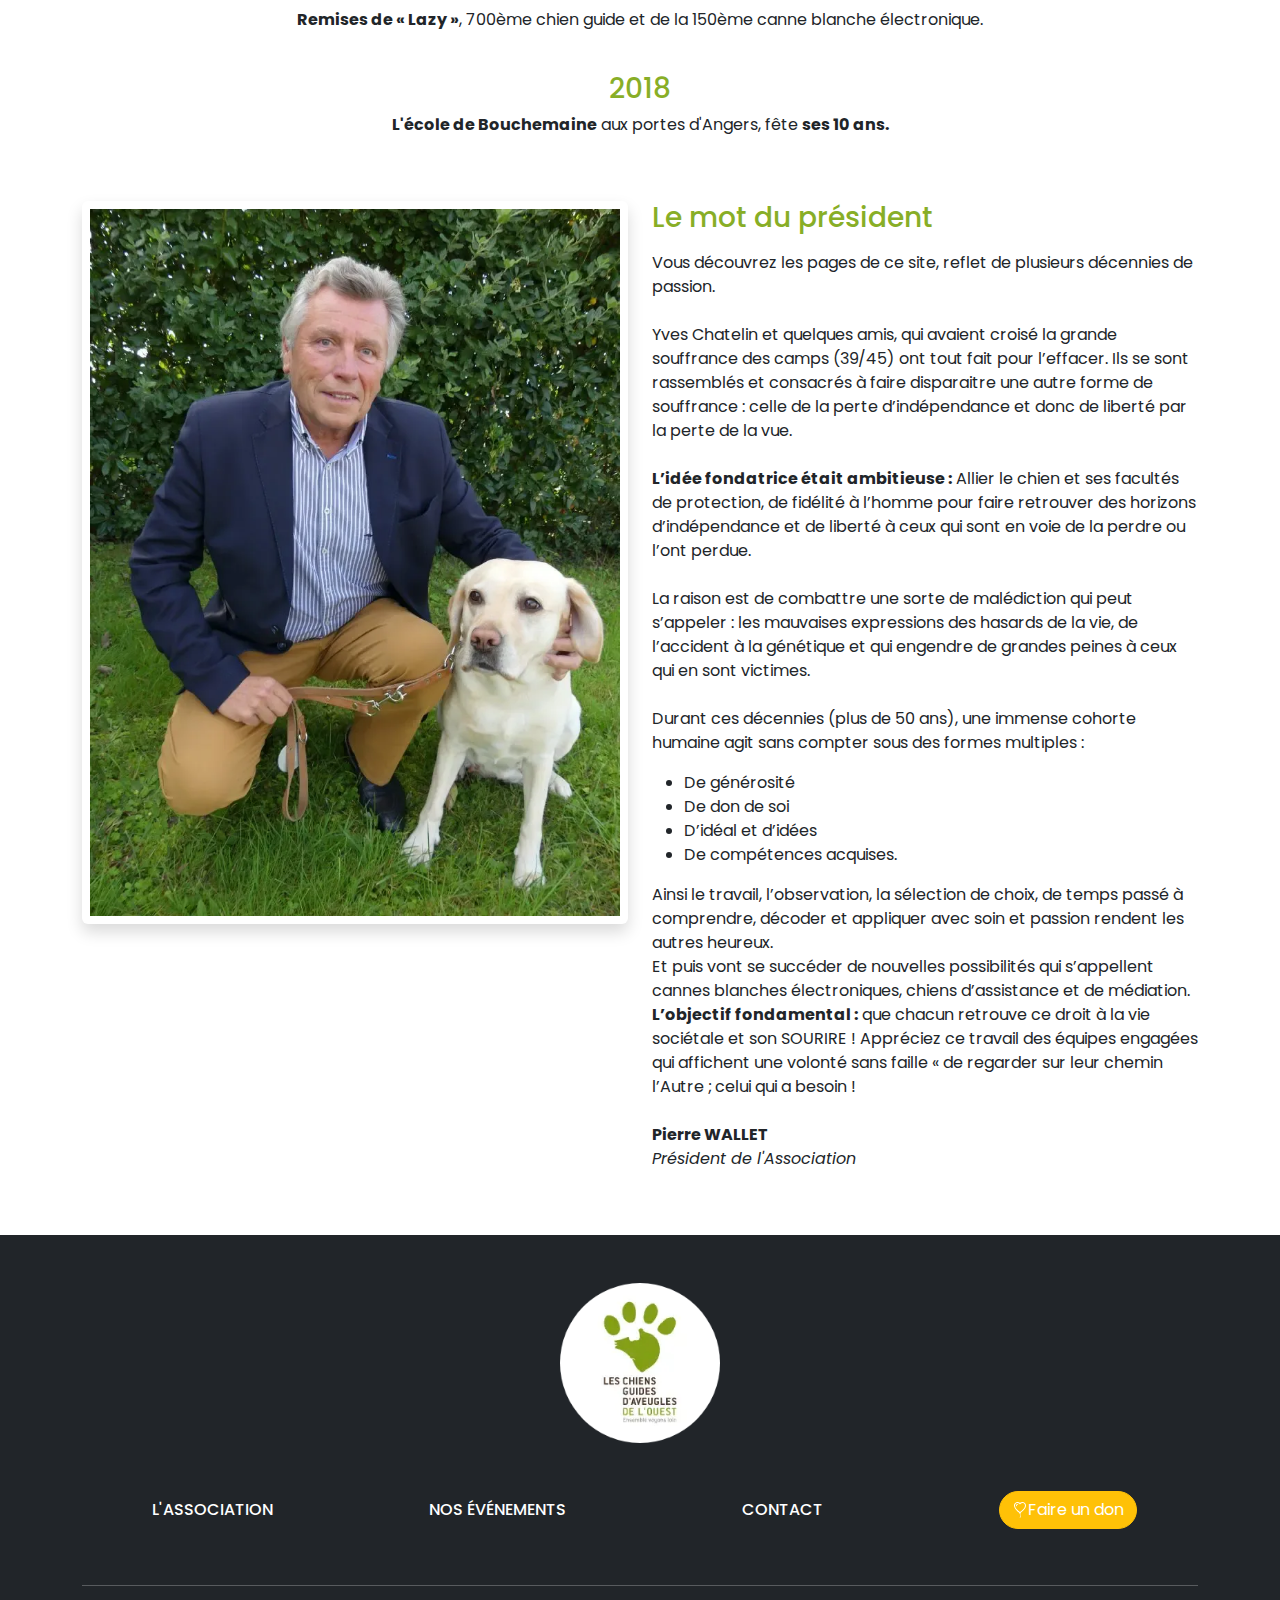
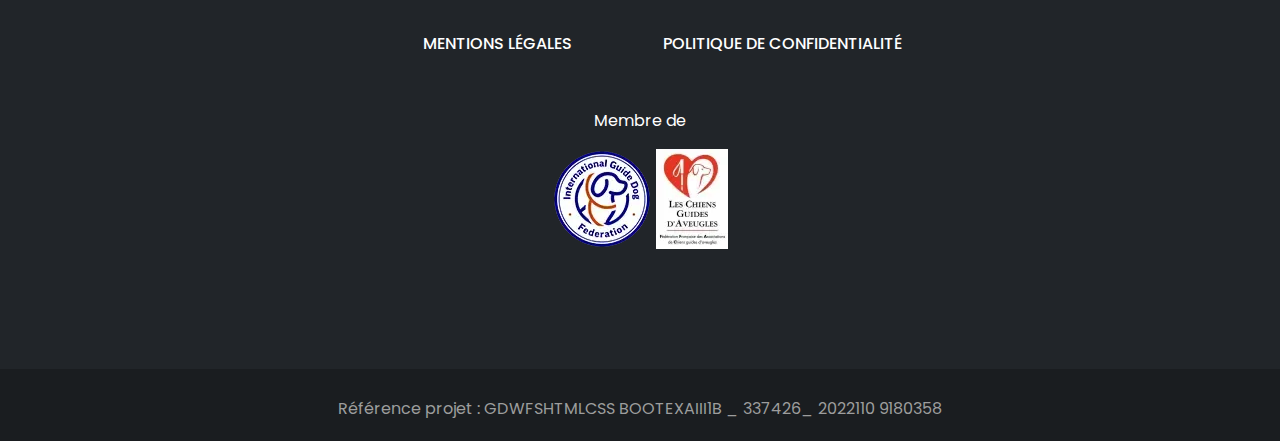
==== commit 549106a9: "Adding events page" ====
--- a/index.html
+++ b/index.html
@@ -14,7 +14,7 @@
         <header>
             <nav class="navbar navbar-expand-lg shadow p-3 mb-4 fixed-top bg-light">
                 <div class="container-fluid">
-                    <a href="#" class="navbar-brand"><img src="Images/webp/logo.png_resultat.webp" class="img-fluid" alt="Logo chiens guides d'aveugles de l'ouest"></a>
+                    <a href="index.html" class="navbar-brand"><img src="Images/webp/logo.png_resultat.webp" class="img-fluid" alt="Logo chiens guides d'aveugles de l'ouest"></a>
                     <button 
                         type="button"
                         class="navbar-toggler"
@@ -30,8 +30,8 @@
                         </button>
                     <div class="collapse navbar-collapse justify-content-end" id="navbarNavDropdown">
                         <ul class="navbar-nav align-items-center">
-                            <li class="nav-item px-2"><a href="#" class="nav-link active" aria-current="page">L'association</a></li>
-                            <li class="nav-item px-2"><a href="#" class="nav-link">Nos événements</a></li>
+                            <li class="nav-item px-2"><a href="index.html" class="nav-link active" aria-current="page">L'association</a></li>
+                            <li class="nav-item px-2"><a href="pages/events.html" class="nav-link">Nos évènements</a></li>
                             <li class="nav-item px-2"><a href="#" class="nav-link">Contact</a></li>
                             <li class="nav-item px-2"><button class="btn btn-warning text-white rounded-pill"><svg xmlns="http://www.w3.org/2000/svg" width="16" height="16" fill="currentColor" class="bi bi-balloon-heart" viewBox="0 0 16 16">
                                 <path fill-rule="evenodd" d="m8 2.42-.717-.737c-1.13-1.161-3.243-.777-4.01.72-.35.685-.451 1.707.236 3.062C4.16 6.753 5.52 8.32 8 10.042c2.479-1.723 3.839-3.29 4.491-4.577.687-1.355.587-2.377.236-3.061-.767-1.498-2.88-1.882-4.01-.721L8 2.42Zm-.49 8.5c-10.78-7.44-3-13.155.359-10.063.045.041.089.084.132.129.043-.045.087-.088.132-.129 3.36-3.092 11.137 2.624.357 10.063l.235.468a.25.25 0 1 1-.448.224l-.008-.017c.008.11.02.202.037.29.054.27.161.488.419 1.003.288.578.235 1.15.076 1.629-.157.469-.422.867-.588 1.115l-.004.007a.25.25 0 1 1-.416-.278c.168-.252.4-.6.533-1.003.133-.396.163-.824-.049-1.246l-.013-.028c-.24-.48-.38-.758-.448-1.102a3.177 3.177 0 0 1-.052-.45l-.04.08a.25.25 0 1 1-.447-.224l.235-.468ZM6.013 2.06c-.649-.18-1.483.083-1.85.798-.131.258-.245.689-.08 1.335.063.244.414.198.487-.043.21-.697.627-1.447 1.359-1.692.217-.073.304-.337.084-.398Z"/>
@@ -54,7 +54,7 @@
                         </button>
                     </div>
                     <div class="col-lg">
-                        <img src="Images/webp/image1.webp" class="rounded img-fluid" alt="Photo d'un éducateur et d'un chien guide en formation">
+                        <img src="Images/webp/image1.webp" class="rounded img-fluid shadow p-2" alt="Photo d'un éducateur et d'un chien guide en formation">
                     </div>
                 </div>
             </div>
@@ -72,7 +72,7 @@
 
                 <div class="row align-items-center mb-3">
                     <div class="col">
-                        <a href="Images/webp/premiere-ecole.webp" target="_blank"><img src="Images/webp/premiere-ecole.webp" alt="Photo de la première école" class="rounded img-fluid shadow p-3 mb-5"></a>
+                        <a href="Images/webp/premiere-ecole.webp" target="_blank"><img src="Images/webp/premiere-ecole.webp" alt="Photo de la première école" class="rounded img-fluid shadow p-2 mb-5"></a>
                     </div>
                     <div class="col">
                         <h3 class="green-text">1975</h3>
@@ -100,7 +100,7 @@
                         <p><b>Ouverture de l’École</b> annexe de Bretagne à Pont-Scorff, près de Lorient (Morbihan).</p>
                     </div>
                     <div class="col">
-                        <a href="Images/webp/ecole-bretagne.webp" target="_blank"><img src="Images/webp/ecole-bretagne.webp" alt="Photo de l'école" class="rounded img-fluid shadow p-3 mb-5"></a>
+                        <a href="Images/webp/ecole-bretagne.webp" target="_blank"><img src="Images/webp/ecole-bretagne.webp" alt="Photo de l'école" class="rounded img-fluid shadow p-2 mb-5"></a>
                     </div>
                 </div>
 
@@ -113,7 +113,7 @@
 
                 <div class="row mb-4 align-items-center">
                     <div class="col">
-                        <a href="Images/webp/inauguration-ecole-bouchemaine.webp" target="_blank"><img src="Images/webp/inauguration-ecole-bouchemaine.webp" alt="Photo de la nouvelle école à Bouchemaine" class="rounded img-fluid shadow p-3 mb-5"></a>
+                        <a href="Images/webp/inauguration-ecole-bouchemaine.webp" target="_blank"><img src="Images/webp/inauguration-ecole-bouchemaine.webp" alt="Photo de la nouvelle école à Bouchemaine" class="rounded img-fluid shadow p-2 mb-5"></a>
                     </div>
                     <div class="col">
                         <h3 class="green-text">2008</h3>
@@ -141,7 +141,7 @@
                         <p><b>Le Centre Yves Chatelin</b> regroupant la Maison du Chiot et le Pôle de l’Autonomie, inauguré par Mme Bachelot le 7 octobre 2011 est en fonctionnement.</p>
                     </div>
                     <div class="col">
-                        <a href="Images/webp/maison-du-chiot.webp" target="_blank"><img src="Images/webp/maison-du-chiot.webp" alt="Photo de la maison du chiot" class="rounded img-fluid shadow p-3 mb-5"></a>
+                        <a href="Images/webp/maison-du-chiot.webp" target="_blank"><img src="Images/webp/maison-du-chiot.webp" alt="Photo de la maison du chiot" class="rounded img-fluid shadow p-2 mb-5"></a>
                     </div>
                 </div>
 
@@ -170,7 +170,7 @@
             <div class="container president mt-5">
                 <div class="row">
                     <div class="col-lg">
-                        <img src="Images/webp/President-Pierre-Wallet.webp" alt="Photo du président de l'association" class="rounded img-fluid shadow p-3 mb-5">
+                        <img src="Images/webp/President-Pierre-Wallet.webp" alt="Photo du président de l'association" class="rounded img-fluid shadow p-2 mb-5">
                     </div>
                     <div class="col-lg">
                         <h3 class="green-text mb-3">Le mot du président</h3>
@@ -285,8 +285,15 @@
                 </div>
             </div>
         
-            <div class="text-center p-1" style="background-color: rgba(0, 0, 0, 0.2)">
-              <p class="mt-4" style="color: #9D9D9D;">Référence projet : GDWFSHTMLCSSBOOTEXAIII1B_337426_20221109180358</p>
+            <div class="text-center p-1 " style="background-color: rgba(0, 0, 0, 0.2)">
+                        <p class="mt-4" style="color: #9D9D9D;">Référence projet
+                            : GDWFSHTMLCSS
+                            BOOTEXAIII1B
+                            _
+                            337426_
+                            2022110
+                            9180358</p>
+              
             </div>
         </footer>
 
--- a/styles.css
+++ b/styles.css
@@ -1,12 +1,7 @@
+/*  PAGE INDEX */
 /* Navbar + hero */
 .navbar-brand img {
     width: 8em;
-}
-.navbar-nav li {
-    font-family: 'Poppins';
-}
-.hero {
-    font-family: 'Poppins';
 }
 
 /* CHRONOLOGIE */
@@ -18,18 +13,24 @@
     font-size: 1.2em;
 }
 
-/* PRESIDENT */
-.president {
-    font-family: 'Poppins';
-}
-
 /* FOOTER */
-footer {
-    font-family: 'Poppins';
-}
 .footer div h6 a {
     text-decoration: none;
 }
 .footer-brand img {
     width: 10em;
+}
+
+/* PAGE EVENTS */
+/* IMG HEADER */
+.hero-events {
+    height: 250px;
+    background: url(/Images/webp/img-header-events.webp);
+    background-size: cover;
+    margin-top: -35px;
+}
+
+/* CARDS */
+.card-date {
+    font-size: 1rem;
 }--- a/reponsive.css
+++ b/reponsive.css
@@ -0,0 +1,5 @@
+@media screen and (max-width:991px) {
+    .navbar-collapse {
+        margin-top: 20px;
+    }
+}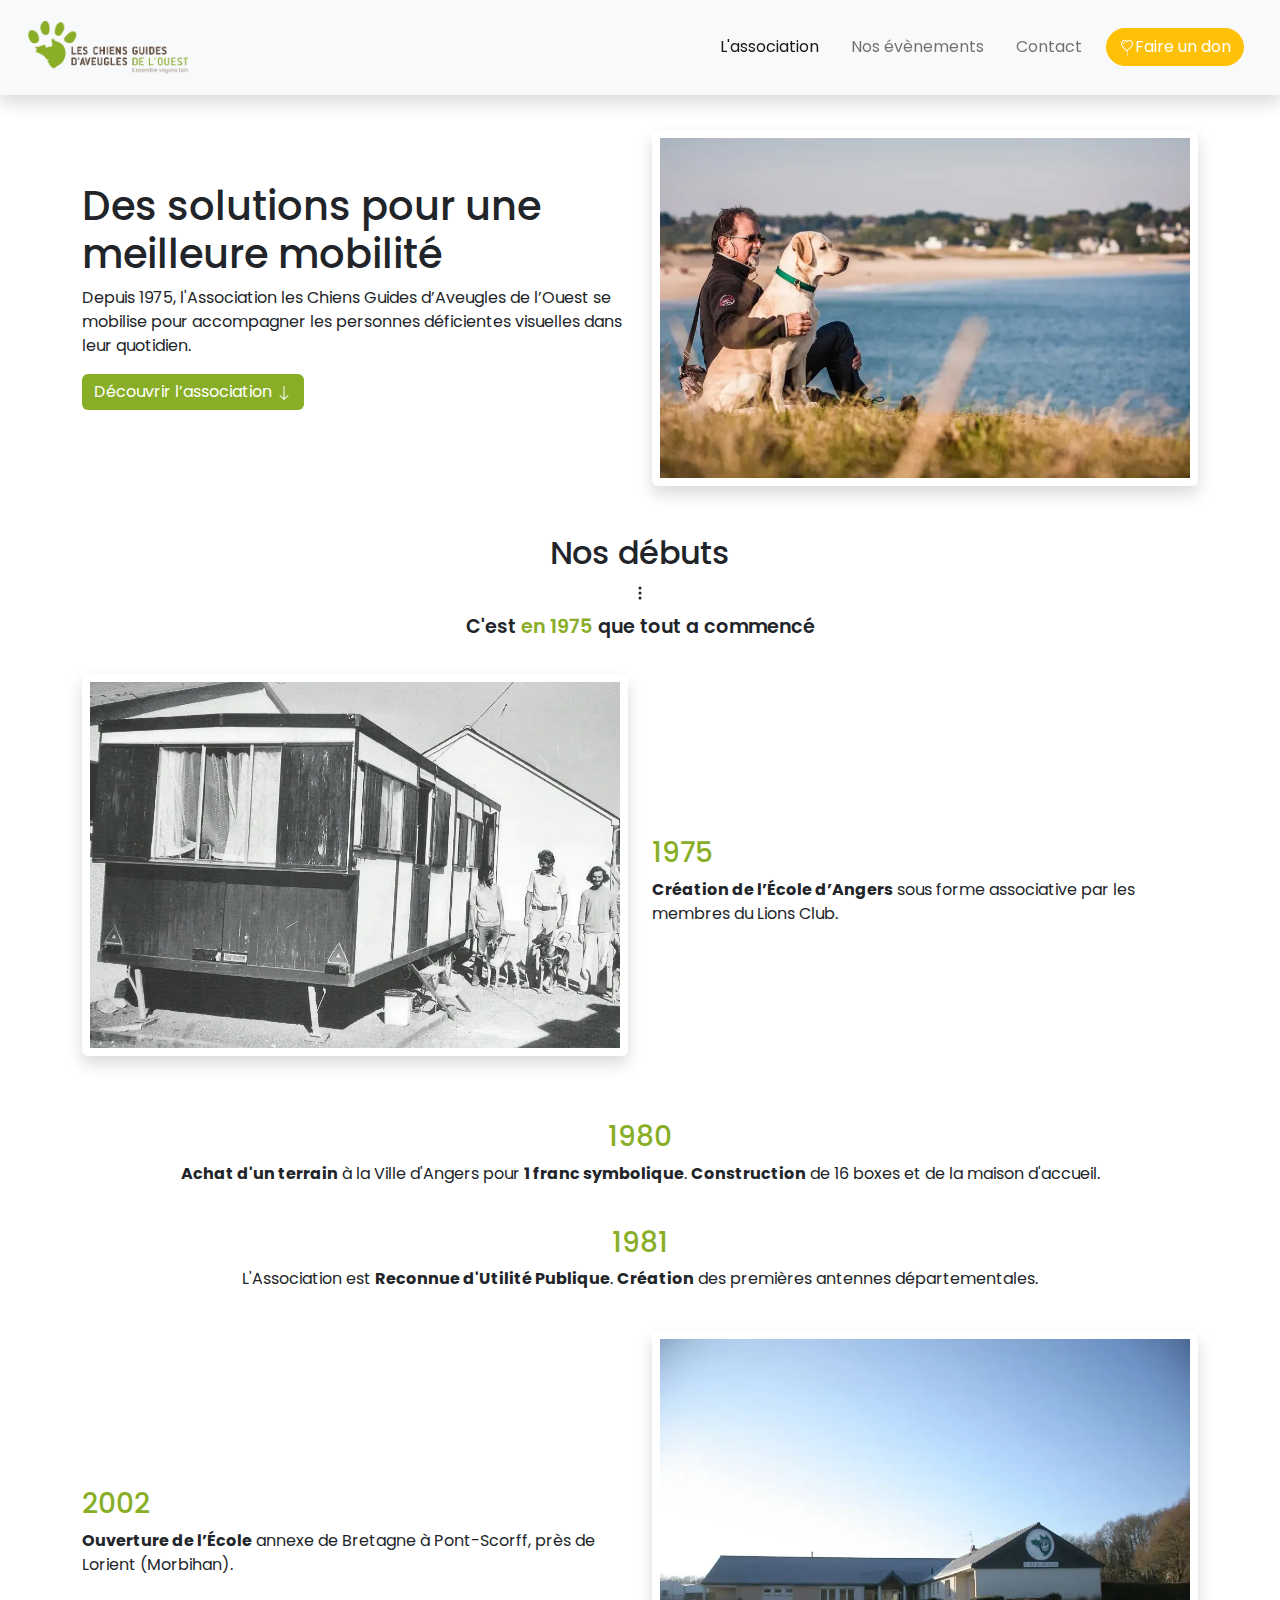
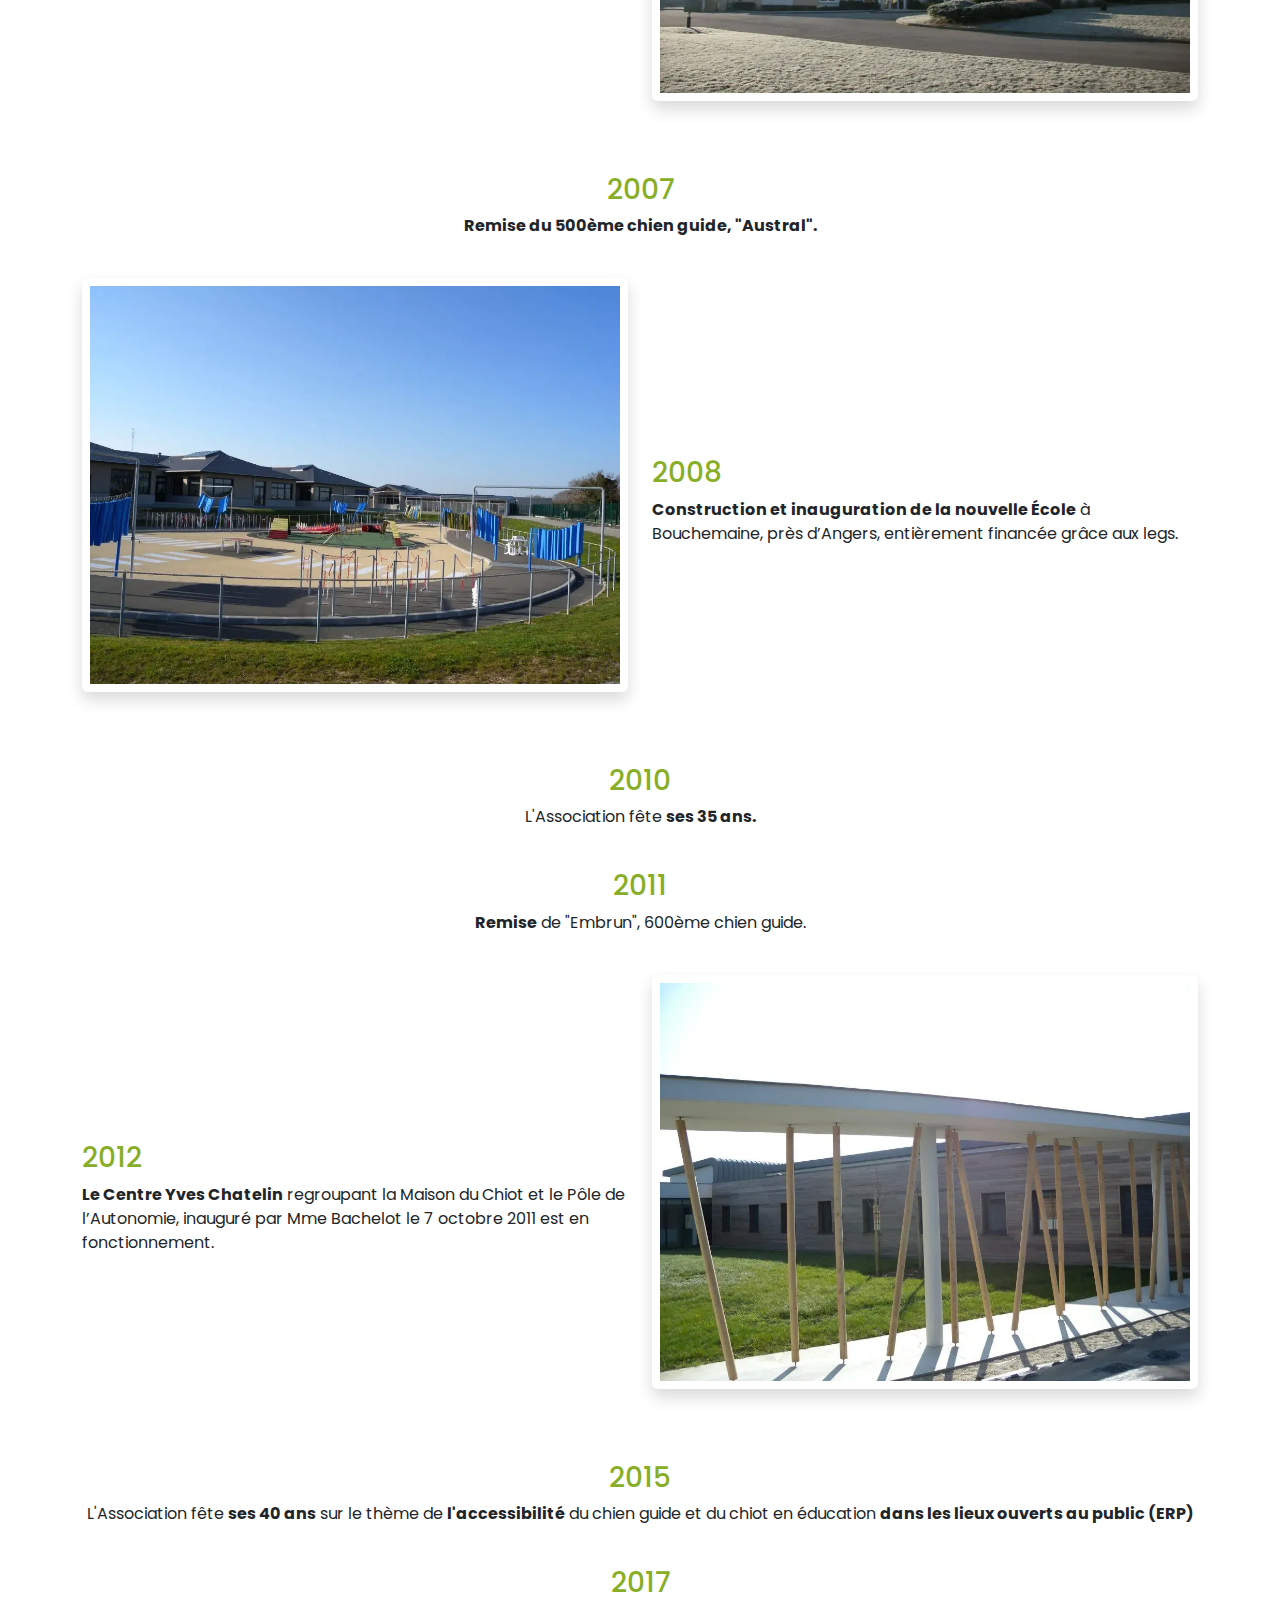
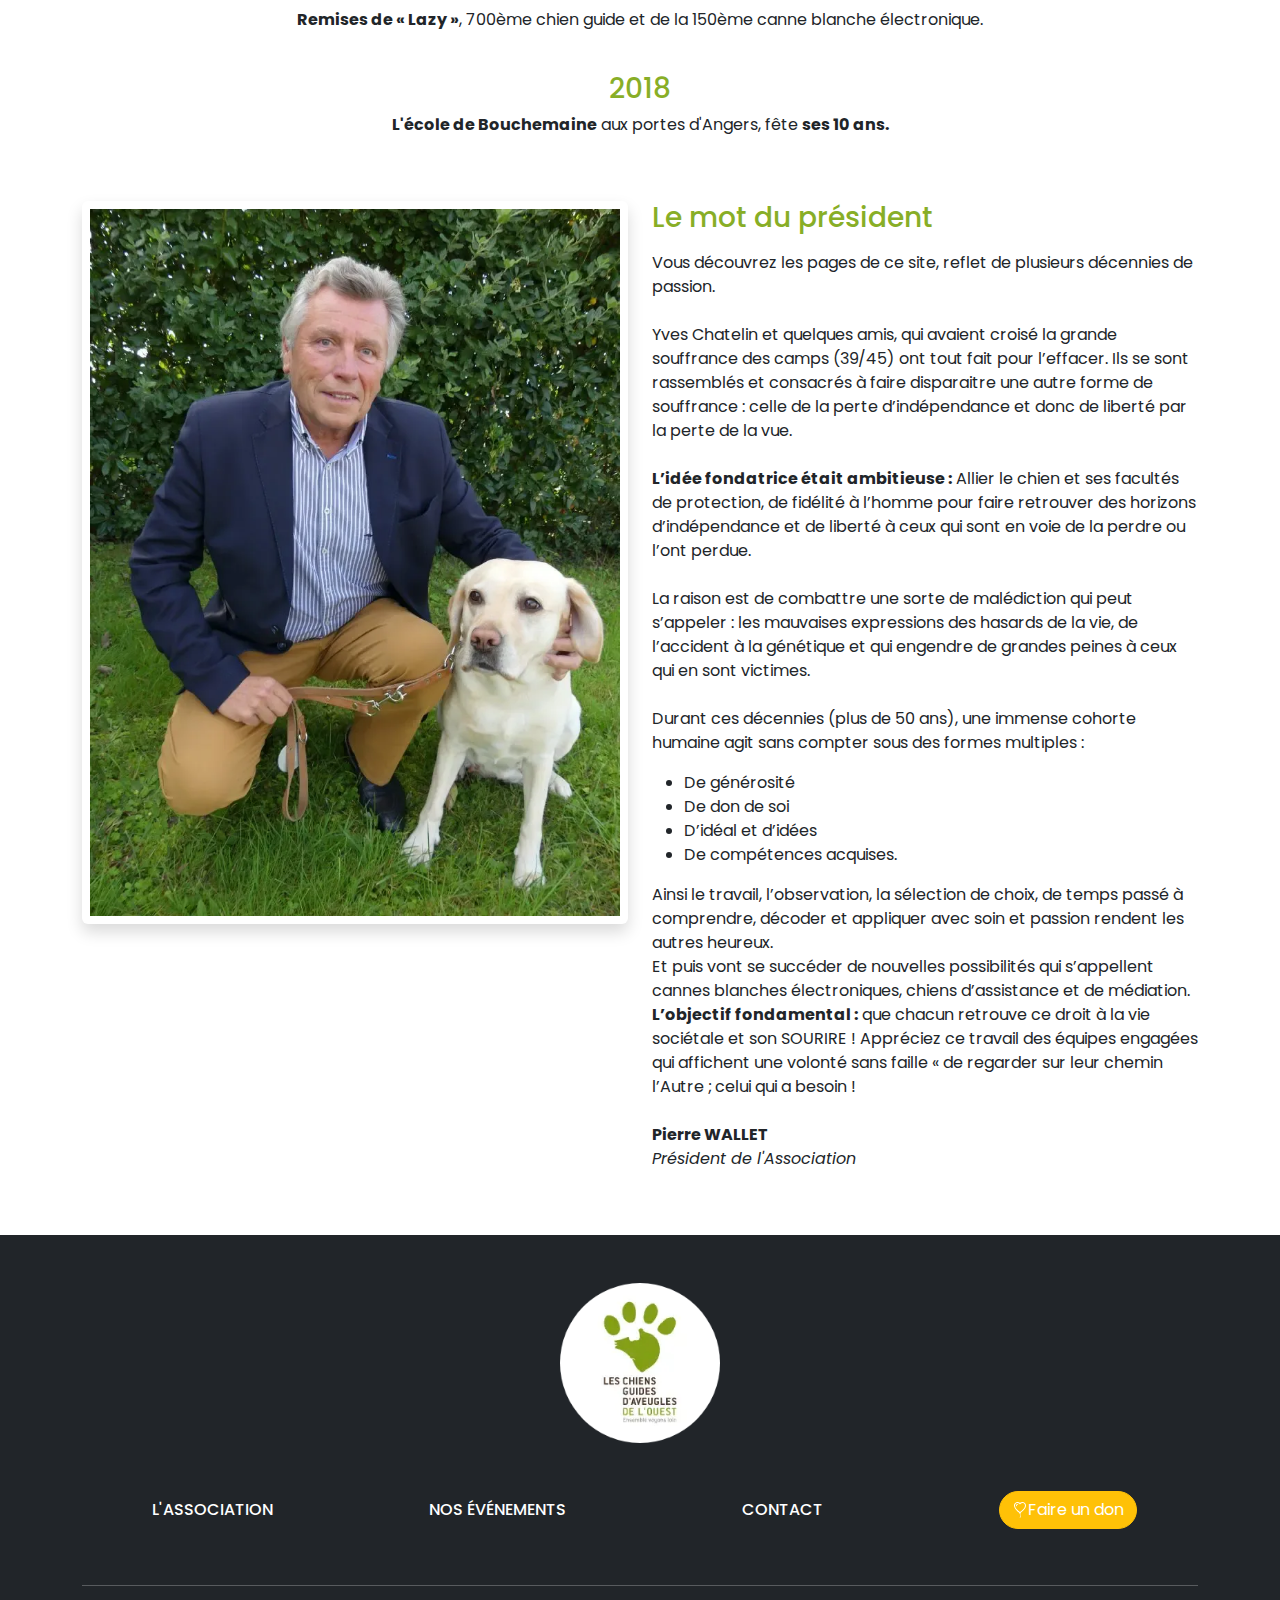
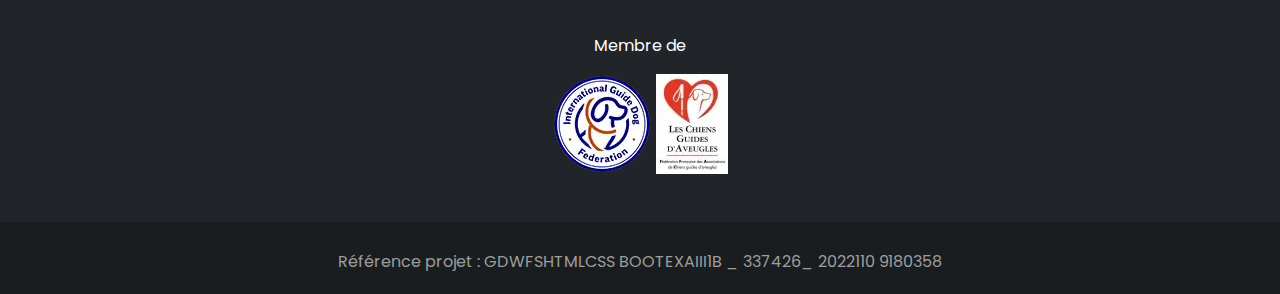
==== commit f5cd1971: "Add donation page and bug fix" ====
--- a/index.html
+++ b/index.html
@@ -1,20 +1,30 @@
 <!DOCTYPE html>
 <html lang="fr-FR">
     <head>
+        <!--Meta-->
         <meta charset="UTF-8">
         <meta http-equiv="X-UA-Compatible" content="IE=edge">
         <meta name="viewport" content="width=device-width, initial-scale=1.0">
+        <!--Stylesheet-->
         <link rel="stylesheet" href="styles.css">
         <link rel="stylesheet" href="normalize.css">
         <link rel="stylesheet" href="reponsive.css">
+        <!--Bootstrap-->
         <link rel="stylesheet" href="Bootstrap/bootstrap.min.css">
-        <title>Les chiens guides de l'Ouest</title>
+        <!--Favicon-->
+        <link rel="icon" type="image" href="Images/cropped-favicon-32x32.png">
+        <!--Title-->
+        <title>Chiens Guides de l'Ouest - Association</title>
     </head>
+
     <body>
         <header>
+            <!--Navbar-->
             <nav class="navbar navbar-expand-lg shadow p-3 mb-4 fixed-top bg-light">
                 <div class="container-fluid">
                     <a href="index.html" class="navbar-brand"><img src="Images/webp/logo.png_resultat.webp" class="img-fluid" alt="Logo chiens guides d'aveugles de l'ouest"></a>
+                    
+                    <!--Toggler button-->
                     <button 
                         type="button"
                         class="navbar-toggler"
@@ -27,15 +37,16 @@
                             <svg xmlns="http://www.w3.org/2000/svg" width="16" height="16" fill="currentColor" class="bi bi-three-dots-vertical" viewBox="0 0 16 16">
                                 <path d="M9.5 13a1.5 1.5 0 1 1-3 0 1.5 1.5 0 0 1 3 0zm0-5a1.5 1.5 0 1 1-3 0 1.5 1.5 0 0 1 3 0zm0-5a1.5 1.5 0 1 1-3 0 1.5 1.5 0 0 1 3 0z"/>
                             </svg>
-                        </button>
+                    </button>
+
                     <div class="collapse navbar-collapse justify-content-end" id="navbarNavDropdown">
                         <ul class="navbar-nav align-items-center">
                             <li class="nav-item px-2"><a href="index.html" class="nav-link active" aria-current="page">L'association</a></li>
                             <li class="nav-item px-2"><a href="pages/events.html" class="nav-link">Nos évènements</a></li>
-                            <li class="nav-item px-2"><a href="#" class="nav-link">Contact</a></li>
-                            <li class="nav-item px-2"><button class="btn btn-warning text-white rounded-pill"><svg xmlns="http://www.w3.org/2000/svg" width="16" height="16" fill="currentColor" class="bi bi-balloon-heart" viewBox="0 0 16 16">
+                            <li class="nav-item px-2"><a href="pages/contact.html" class="nav-link">Contact</a></li>
+                            <li class="nav-item px-2"><a href="pages/donation.html"><button class="btn btn-warning text-white rounded-pill"><svg xmlns="http://www.w3.org/2000/svg" width="16" height="16" fill="currentColor" class="bi bi-balloon-heart" viewBox="0 0 16 16">
                                 <path fill-rule="evenodd" d="m8 2.42-.717-.737c-1.13-1.161-3.243-.777-4.01.72-.35.685-.451 1.707.236 3.062C4.16 6.753 5.52 8.32 8 10.042c2.479-1.723 3.839-3.29 4.491-4.577.687-1.355.587-2.377.236-3.061-.767-1.498-2.88-1.882-4.01-.721L8 2.42Zm-.49 8.5c-10.78-7.44-3-13.155.359-10.063.045.041.089.084.132.129.043-.045.087-.088.132-.129 3.36-3.092 11.137 2.624.357 10.063l.235.468a.25.25 0 1 1-.448.224l-.008-.017c.008.11.02.202.037.29.054.27.161.488.419 1.003.288.578.235 1.15.076 1.629-.157.469-.422.867-.588 1.115l-.004.007a.25.25 0 1 1-.416-.278c.168-.252.4-.6.533-1.003.133-.396.163-.824-.049-1.246l-.013-.028c-.24-.48-.38-.758-.448-1.102a3.177 3.177 0 0 1-.052-.45l-.04.08a.25.25 0 1 1-.447-.224l.235-.468ZM6.013 2.06c-.649-.18-1.483.083-1.85.798-.131.258-.245.689-.08 1.335.063.244.414.198.487-.043.21-.697.627-1.447 1.359-1.692.217-.073.304-.337.084-.398Z"/>
-                            </svg>Faire un don</button></li>
+                            </svg>Faire un don</button></a></li>
                         </ul>
                     </div>
                 </div>
@@ -43,25 +54,37 @@
         </header>
 
         <main>
+            <!--Hero-->
             <div class="container mb-5">
+
+                <!--Hero text-->
                 <div class="row align-items-center">
                     <div class="col-lg hero">
                         <h1>Des solutions pour une meilleure mobilité</h1>
                         <p>Depuis 1975, l'Association les Chiens Guides d’Aveugles de l’Ouest se mobilise pour accompagner les personnes déficientes visuelles dans leur quotidien.</p>
-                        <button class="btn btn-primary border-0 mb-4" type="button">Découvrir l’association <svg xmlns="http://www.w3.org/2000/svg" width="16" height="16" fill="currentColor" class="bi bi-arrow-down" viewBox="0 0 16 16">
-                            <path fill-rule="evenodd" d="M8 1a.5.5 0 0 1 .5.5v11.793l3.146-3.147a.5.5 0 0 1 .708.708l-4 4a.5.5 0 0 1-.708 0l-4-4a.5.5 0 0 1 .708-.708L7.5 13.293V1.5A.5.5 0 0 1 8 1z"/>
-                          </svg>
-                        </button>
-                    </div>
+                        
+                        <!--Scroll to #Start-->
+                        <a href="#start">
+                            <button class="btn btn-primary border-0 mb-4" type="button">Découvrir l’association <svg xmlns="http://www.w3.org/2000/svg" width="16" height="16" fill="currentColor" class="bi bi-arrow-down" viewBox="0 0 16 16">
+                                <path fill-rule="evenodd" d="M8 1a.5.5 0 0 1 .5.5v11.793l3.146-3.147a.5.5 0 0 1 .708.708l-4 4a.5.5 0 0 1-.708 0l-4-4a.5.5 0 0 1 .708-.708L7.5 13.293V1.5A.5.5 0 0 1 8 1z"/>
+                              </svg>
+                            </button>
+                        </a>
+                    </div>
+
+                    <!--Hero img-->
                     <div class="col-lg">
                         <img src="Images/webp/image1.webp" class="rounded img-fluid shadow p-2" alt="Photo d'un éducateur et d'un chien guide en formation">
                     </div>
                 </div>
             </div>
 
+            <!--Container Timeline-->
             <div class="container chronologie">
+
+                <!--Timeline item 1-->
                 <div class="row mb-3">
-                    <h2 class="text-center">Nos débuts</h2>
+                    <h2 class="text-center" id="start">Nos débuts</h2>
                     <span class="text-center">
                         <svg xmlns="http://www.w3.org/2000/svg" width="16" height="16" fill="currentColor" class="bi bi-three-dots-vertical" viewBox="0 0 16 16">
                             <path d="M9.5 13a1.5 1.5 0 1 1-3 0 1.5 1.5 0 0 1 3 0zm0-5a1.5 1.5 0 1 1-3 0 1.5 1.5 0 0 1 3 0zm0-5a1.5 1.5 0 1 1-3 0 1.5 1.5 0 0 1 3 0z"/>
@@ -70,16 +93,19 @@
                     <p class="text-center mt-2 start-date">C'est <span class="green-text">en 1975</span> que tout a commencé</p>
                 </div>
 
+                <!--Timeline item 2-->
                 <div class="row align-items-center mb-3">
                     <div class="col">
                         <a href="Images/webp/premiere-ecole.webp" target="_blank"><img src="Images/webp/premiere-ecole.webp" alt="Photo de la première école" class="rounded img-fluid shadow p-2 mb-5"></a>
                     </div>
+
                     <div class="col">
                         <h3 class="green-text">1975</h3>
                         <p><b>Création de l’École d’Angers</b> sous forme associative par les membres du Lions Club.</p>
                     </div>
                 </div>
 
+                <!--Timeline item 3-->
                 <div class="row text-center mb-4">
                     <div class="col">
                         <h3 class="green-text">1980</h3>
@@ -87,6 +113,7 @@
                     </div>
                 </div>
 
+                <!--Timeline item 4-->
                 <div class="row text-center mb-4">
                     <div class="col">
                         <h3 class="green-text">1981</h3>
@@ -94,16 +121,19 @@
                     </div>
                 </div>
 
+                <!--Timeline item 5-->
                 <div class="row mb-4 align-items-center">
                     <div class="col">
-                        <h3 class="green-text">2022</h3>
+                        <h3 class="green-text">2002</h3>
                         <p><b>Ouverture de l’École</b> annexe de Bretagne à Pont-Scorff, près de Lorient (Morbihan).</p>
                     </div>
+
                     <div class="col">
                         <a href="Images/webp/ecole-bretagne.webp" target="_blank"><img src="Images/webp/ecole-bretagne.webp" alt="Photo de l'école" class="rounded img-fluid shadow p-2 mb-5"></a>
                     </div>
                 </div>
 
+                <!--Timeline item 6-->
                 <div class="row mb-4 text-center">
                     <div class="col">
                         <h3 class="green-text">2007</h3>
@@ -111,16 +141,19 @@
                     </div>
                 </div>
 
+                <!--Timeline item 7-->
                 <div class="row mb-4 align-items-center">
                     <div class="col">
                         <a href="Images/webp/inauguration-ecole-bouchemaine.webp" target="_blank"><img src="Images/webp/inauguration-ecole-bouchemaine.webp" alt="Photo de la nouvelle école à Bouchemaine" class="rounded img-fluid shadow p-2 mb-5"></a>
                     </div>
+
                     <div class="col">
                         <h3 class="green-text">2008</h3>
                         <p><b>Construction et inauguration de la nouvelle École</b> à Bouchemaine, près d’Angers, entièrement financée grâce aux legs.</p>
                     </div>
                 </div>
 
+                <!--Timeline item 8-->
                 <div class="row mb-4 text-center">
                     <div class="col">
                         <h3 class="green-text">2010</h3>
@@ -128,6 +161,7 @@
                     </div>
                 </div>
 
+                <!--Timeline item 9-->
                 <div class="row mb-4 text-center">
                     <div class="col">
                         <h3 class="green-text">2011</h3>
@@ -135,16 +169,19 @@
                     </div>
                 </div>
 
+                <!--Timeline item 10-->
                 <div class="row mb-4 align-items-center">
                     <div class="col">
                         <h3 class="green-text">2012</h3>
                         <p><b>Le Centre Yves Chatelin</b> regroupant la Maison du Chiot et le Pôle de l’Autonomie, inauguré par Mme Bachelot le 7 octobre 2011 est en fonctionnement.</p>
                     </div>
+
                     <div class="col">
                         <a href="Images/webp/maison-du-chiot.webp" target="_blank"><img src="Images/webp/maison-du-chiot.webp" alt="Photo de la maison du chiot" class="rounded img-fluid shadow p-2 mb-5"></a>
                     </div>
                 </div>
 
+                <!--Timeline item 11-->
                 <div class="row mb-4 text-center">
                     <div class="col">
                         <h3 class="green-text">2015</h3>
@@ -152,6 +189,7 @@
                     </div>
                 </div>
 
+                <!--Timeline item 12-->
                 <div class="row mb-4 text-center">
                     <div class="col">
                         <h3 class="green-text">2017</h3>
@@ -159,6 +197,7 @@
                     </div>
                 </div>
 
+                <!--Timeline item 13-->
                 <div class="row mb-4 text-center">
                     <div class="col">
                         <h3 class="green-text">2018</h3>
@@ -167,11 +206,14 @@
                 </div>
             </div>
 
+            <!--President speech container-->
             <div class="container president mt-5">
+
                 <div class="row">
                     <div class="col-lg">
                         <img src="Images/webp/President-Pierre-Wallet.webp" alt="Photo du président de l'association" class="rounded img-fluid shadow p-2 mb-5">
                     </div>
+
                     <div class="col-lg">
                         <h3 class="green-text mb-3">Le mot du président</h3>
                         <p>Vous découvrez les pages de ce site, reflet de plusieurs décennies de passion.<br><br>
@@ -198,61 +240,51 @@
             </div>
         </main>
 
+        <!--Footer-->
         <footer class="text-center text-white bg-dark mt-5">
+            
             <div class="container">
+
+                <!--Footer logo-->
                 <div class="footer-brand">
                     <img src="Images/webp/logo-rounded.webp" alt="Logo des chiens guide d'aveugles" class="mt-5 img-fluid">
                 </div>
-                
-              <div class="footer-menu">
+            
+                 <!--Footer menu-->
+                <div class="footer-menu">
                     <div class="row text-center justify-content-center pt-5 align-items-center footer">
                         <div class="col-md-3">
                             <h6 class="text-uppercase font-weight-bold">
-                                <a href="#!" class="text-white">L'association</a>
+                                <a href="index.html" class="text-white">L'association</a>
                             </h6>
                         </div>
         
                         <div class="col-md-3">
                             <h6 class="text-uppercase">
-                                <a href="#!" class="text-white">Nos événements</a>
+                                <a href="pages/events.html" class="text-white">Nos événements</a>
                             </h6>
                         </div>
         
                         <div class="col-md-3">
                             <h6 class="text-uppercase">
-                                <a href="#!" class="text-white">Contact</a>
+                                <a href="pages/contact.html" class="text-white">Contact</a>
                             </h6>
                         </div>
         
                         <div class="col-md-3">
                             <h6 class="text-uppercase">
-                                <button class="btn btn-warning text-white rounded-pill"><svg xmlns="http://www.w3.org/2000/svg" width="16" height="16" fill="currentColor" class="bi bi-balloon-heart" viewBox="0 0 16 16">
+                                <a href="pages/donation.html"><button class="btn btn-warning text-white rounded-pill"><svg xmlns="http://www.w3.org/2000/svg" width="16" height="16" fill="currentColor" class="bi bi-balloon-heart" viewBox="0 0 16 16">
                                     <path fill-rule="evenodd" d="m8 2.42-.717-.737c-1.13-1.161-3.243-.777-4.01.72-.35.685-.451 1.707.236 3.062C4.16 6.753 5.52 8.32 8 10.042c2.479-1.723 3.839-3.29 4.491-4.577.687-1.355.587-2.377.236-3.061-.767-1.498-2.88-1.882-4.01-.721L8 2.42Zm-.49 8.5c-10.78-7.44-3-13.155.359-10.063.045.041.089.084.132.129.043-.045.087-.088.132-.129 3.36-3.092 11.137 2.624.357 10.063l.235.468a.25.25 0 1 1-.448.224l-.008-.017c.008.11.02.202.037.29.054.27.161.488.419 1.003.288.578.235 1.15.076 1.629-.157.469-.422.867-.588 1.115l-.004.007a.25.25 0 1 1-.416-.278c.168-.252.4-.6.533-1.003.133-.396.163-.824-.049-1.246l-.013-.028c-.24-.48-.38-.758-.448-1.102a3.177 3.177 0 0 1-.052-.45l-.04.08a.25.25 0 1 1-.447-.224l.235-.468ZM6.013 2.06c-.649-.18-1.483.083-1.85.798-.131.258-.245.689-.08 1.335.063.244.414.198.487-.043.21-.697.627-1.447 1.359-1.692.217-.073.304-.337.084-.398Z"/>
-                                </svg>Faire un don</button>
+                                </svg>Faire un don</button></a>
                             </h6>
                         </div>
                     </div>
                 </div>
         
+                <!--Footer separator-->
                 <hr class="my-5" />
-
-                <div class="mt-0">
-                    <div class="row text-center justify-content-center pb-5 align-items-center footer">
-                        <div class="col-md-3">
-                            <h6 class="text-uppercase font-weight-bold">
-                                <a href="#!" class="text-white">Mentions légales</a>
-                            </h6>
-                        </div>
-        
-                        <div class="col-md-3">
-                            <h6 class="text-uppercase">
-                                <a href="#!" class="text-white">Politique de confidentialité</a>
-                            </h6>
-                        </div>
-                        
-                    </div>
-                </div>
-        
+        
+                <!--Footer brand-->
                 <div class="mb-5">
                     <div class="row justify-content-center">
                         <div class="col-lg-8">
@@ -262,47 +294,23 @@
                         </div>
                     </div>
                 </div>
-
-                <div class="text-center mb-5">
-                    <a href="" class="text-white me-4">
-                        <i class="fab fa-facebook-f"></i>
-                    </a>
-                    <a href="" class="text-white me-4">
-                        <i class="fab fa-twitter"></i>
-                    </a>
-                    <a href="" class="text-white me-4">
-                        <i class="fab fa-google"></i>
-                    </a>
-                    <a href="" class="text-white me-4">
-                        <i class="fab fa-instagram"></i>
-                    </a>
-                    <a href="" class="text-white me-4">
-                        <i class="fab fa-linkedin"></i>
-                    </a>
-                    <a href="" class="text-white me-4">
-                        <i class="fab fa-github"></i>
-                    </a>
-                </div>
-            </div>
-        
+            </div>
+
+            <!--Project reference-->
             <div class="text-center p-1 " style="background-color: rgba(0, 0, 0, 0.2)">
-                        <p class="mt-4" style="color: #9D9D9D;">Référence projet
-                            : GDWFSHTMLCSS
-                            BOOTEXAIII1B
-                            _
-                            337426_
-                            2022110
-                            9180358</p>
-              
+                <p class="mt-4" style="color: #9D9D9D;">Référence projet
+                    : GDWFSHTMLCSS
+                    BOOTEXAIII1B
+                    _
+                    337426_
+                    2022110
+                    9180358</p>
+    
             </div>
         </footer>
 
-
-
-
-
-
-
+        <!--Script Bootstrap-->
         <script src="Bootstrap/bootstrap.min.js"></script>
+
     </body>
 </html>--- a/styles.css
+++ b/styles.css
@@ -25,7 +25,7 @@
 /* IMG HEADER */
 .hero-events {
     height: 250px;
-    background: url(/Images/webp/img-header-events.webp);
+    background-image: url('Images/webp/img-header-events.webp');
     background-size: cover;
     margin-top: -35px;
 }
@@ -33,4 +33,6 @@
 /* CARDS */
 .card-date {
     font-size: 1rem;
-}+}
+
+
--- a/reponsive.css
+++ b/reponsive.css
@@ -2,4 +2,12 @@
     .navbar-collapse {
         margin-top: 20px;
     }
+}
+@media screen and (max-width:991px){
+    .contact-school {
+        text-align: center;
+    }
+    .contact-title {
+        text-align: center;
+    }
 }